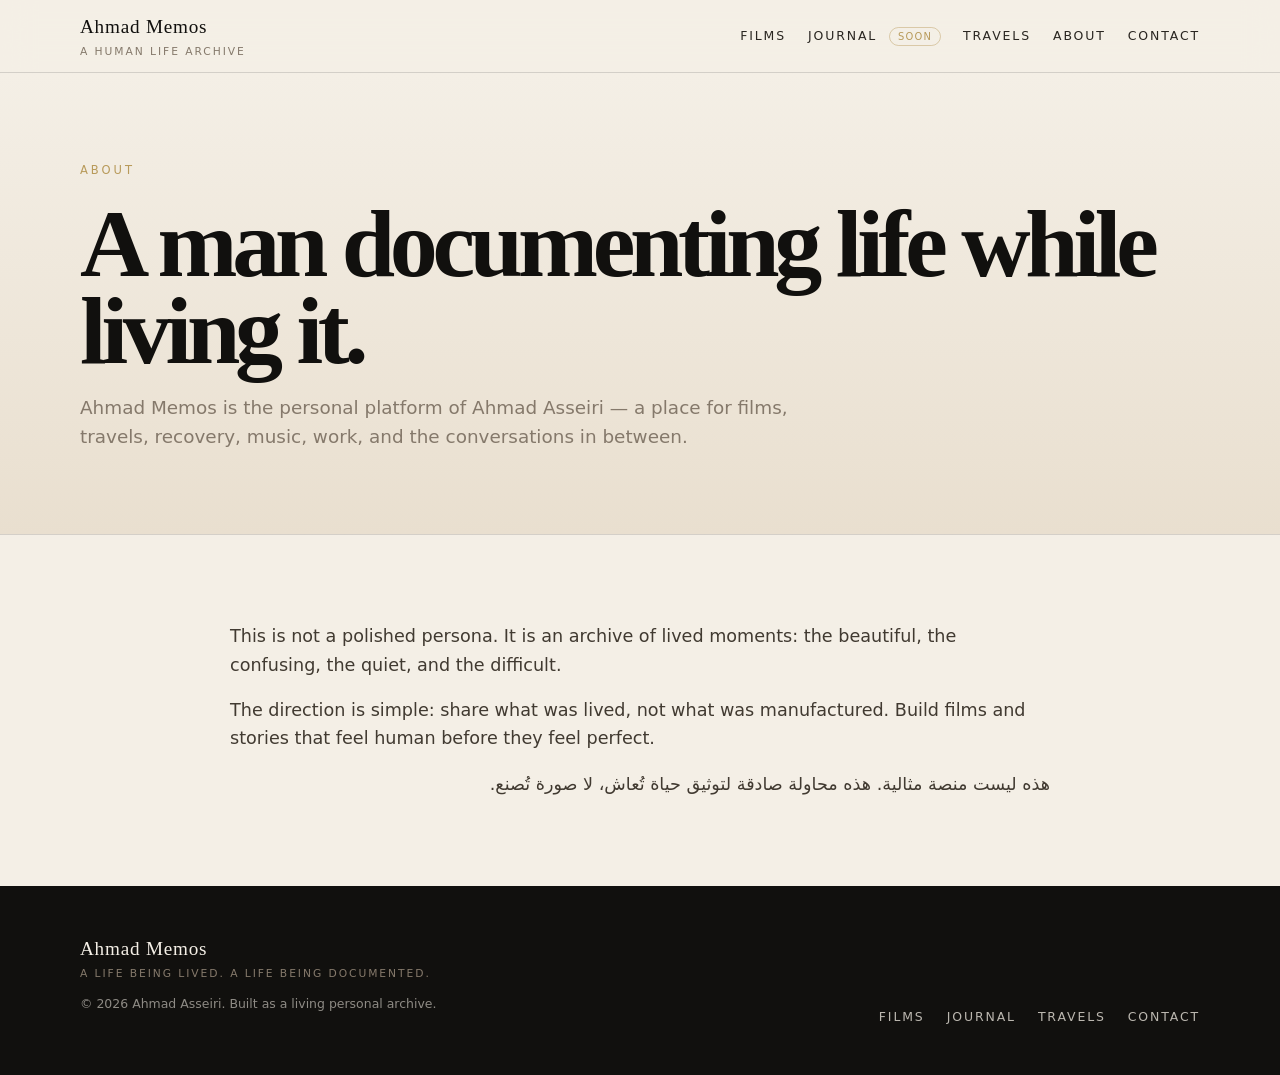
==== about/index.html @ a17fe39a "Add files via upload" ====
<!doctype html>
<html lang="en">
<head>
<meta charset="utf-8">
<meta name="viewport" content="width=device-width, initial-scale=1">
<title>About — Ahmad Memos</title>
<meta name="description" content="About Ahmad Memos and Ahmad Asseiri: a personal documentary platform and human life archive.">
<link rel="canonical" href="https://ahmadmemos.com/about/">
<meta property="og:type" content="website">
<meta property="og:title" content="About — Ahmad Memos">
<meta property="og:description" content="About Ahmad Memos and Ahmad Asseiri: a personal documentary platform and human life archive.">
<meta property="og:url" content="https://ahmadmemos.com/about/">
<meta property="og:image" content="https://ahmadmemos.com/assets/images/og-image.jpg">
<meta name="twitter:card" content="summary_large_image">
<link rel="icon" href="/favicon.ico">
<link rel="apple-touch-icon" href="/apple-touch-icon.png">
<link rel="manifest" href="/site.webmanifest">
<link rel="stylesheet" href="/assets/css/styles.css">

</head>
<body><nav class="nav"><div class="wrap nav-inner"><a class="brand" href="/">Ahmad Memos<span>A Human Life Archive</span></a><div class="links"><a href="/films/">Films</a><a href="/journal/">Journal <span class="badge">Soon</span></a><a href="/travels/">Travels</a><a href="/about/">About</a><a href="/contact/">Contact</a></div><div class="menu-note">Ahmad Memos</div></div></nav>
<main><section class="page-hero"><div class="wrap"><div class="eyebrow">About</div><h1>A man documenting life while living it.</h1><p>Ahmad Memos is the personal platform of Ahmad Asseiri — a place for films, travels, recovery, music, work, and the conversations in between.</p></div></section><section class="content"><div class="wrap prose"><p>This is not a polished persona. It is an archive of lived moments: the beautiful, the confusing, the quiet, and the difficult.</p><p>The direction is simple: share what was lived, not what was manufactured. Build films and stories that feel human before they feel perfect.</p><p class="ar">هذه ليست منصة مثالية. هذه محاولة صادقة لتوثيق حياة تُعاش، لا صورة تُصنع.</p></div></section></main><footer class="footer"><div class="wrap footer-inner"><div><div class="brand">Ahmad Memos<span>A Life Being Lived. A Life Being Documented.</span></div><p class="small">© 2026 Ahmad Asseiri. Built as a living personal archive.</p></div><div class="links"><a href="/films/">Films</a><a href="/journal/">Journal</a><a href="/travels/">Travels</a><a href="/contact/">Contact</a></div></div></footer></body></html>
---- assets/css/styles.css ----
:root{
  --ink:#11100e;--ink2:#1b1916;--paper:#f4efe6;--paper2:#e9dfcf;--muted:#85796b;--gold:#b89a5a;--line:rgba(17,16,14,.14);--white:#fffaf0;
  --serif: Georgia, 'Times New Roman', serif; --sans: Inter, ui-sans-serif, system-ui, -apple-system, BlinkMacSystemFont, 'Segoe UI', Arial, sans-serif;
}
*{box-sizing:border-box}html{scroll-behavior:smooth}body{margin:0;background:var(--paper);color:var(--ink);font-family:var(--sans);line-height:1.6}a{color:inherit;text-decoration:none}img{max-width:100%;display:block}.ar{direction:rtl;font-family:var(--sans)}
.wrap{width:min(1120px,calc(100% - 40px));margin:auto}.nav{position:sticky;top:0;z-index:10;background:rgba(244,239,230,.88);backdrop-filter:blur(16px);border-bottom:1px solid var(--line)}.nav-inner{height:72px;display:flex;align-items:center;justify-content:space-between}.brand{font-family:var(--serif);font-size:1.2rem;letter-spacing:.04em}.brand span{display:block;font-family:var(--sans);font-size:.67rem;color:var(--muted);letter-spacing:.18em;text-transform:uppercase}.links{display:flex;gap:22px;align-items:center;font-size:.78rem;letter-spacing:.15em;text-transform:uppercase}.links a{color:#2a2621}.badge{border:1px solid rgba(184,154,90,.45);color:var(--gold);padding:3px 8px;border-radius:999px;font-size:.62rem;letter-spacing:.12em;margin-left:6px}.menu-note{display:none;color:var(--muted);font-size:.75rem}
.hero{min-height:calc(100vh - 72px);display:grid;align-items:center;padding:86px 0;background:radial-gradient(circle at 72% 18%,rgba(184,154,90,.17),transparent 30%),linear-gradient(180deg,var(--paper),var(--paper2))}.eyebrow{font-size:.72rem;letter-spacing:.26em;text-transform:uppercase;color:var(--gold);margin-bottom:22px}.hero h1{font-family:var(--serif);font-size:clamp(3rem,9vw,7.6rem);line-height:.88;letter-spacing:-.06em;margin:0;max-width:940px;font-weight:400}.hero .sub{margin-top:28px;font-size:clamp(1.05rem,2vw,1.45rem);max-width:700px;color:#413a31}.hero .arabic-line{font-size:clamp(1.1rem,2.1vw,1.55rem);margin-top:12px;color:#4a3f35}.cta{display:flex;gap:14px;flex-wrap:wrap;margin-top:34px}.btn{border:1px solid var(--ink);padding:13px 18px;border-radius:999px;font-size:.78rem;letter-spacing:.16em;text-transform:uppercase}.btn.primary{background:var(--ink);color:var(--paper)}
.section{padding:92px 0;border-top:1px solid var(--line)}.section.dark{background:var(--ink);color:var(--paper);border-color:rgba(244,239,230,.14)}.section h2{font-family:var(--serif);font-size:clamp(2.1rem,5vw,4.4rem);line-height:.96;letter-spacing:-.04em;margin:0 0 22px}.lede{font-size:1.08rem;color:var(--muted);max-width:760px}.dark .lede{color:rgba(244,239,230,.68)}.grid{display:grid;grid-template-columns:repeat(3,1fr);gap:18px;margin-top:36px}.card{border:1px solid var(--line);background:rgba(255,250,240,.42);padding:26px;min-height:260px;display:flex;flex-direction:column;justify-content:space-between}.dark .card{background:rgba(255,255,255,.04);border-color:rgba(244,239,230,.14)}.kicker{font-size:.68rem;color:var(--gold);letter-spacing:.22em;text-transform:uppercase}.card h3{font-family:var(--serif);font-size:1.72rem;line-height:1.02;margin:14px 0 8px;font-weight:400}.card p{color:var(--muted);margin:0}.dark .card p{color:rgba(244,239,230,.62)}.card .more{margin-top:24px;font-size:.72rem;letter-spacing:.18em;text-transform:uppercase;color:var(--gold)}
.feature{display:grid;grid-template-columns:1.05fr .95fr;gap:38px;align-items:center}.frame{border:1px solid var(--line);padding:10px;background:rgba(255,250,240,.5)}.poster{aspect-ratio:16/10;background:linear-gradient(135deg,#151515,#2c2418);display:flex;align-items:end;padding:28px;color:var(--paper);position:relative;overflow:hidden}.poster:before{content:"";position:absolute;inset:-20%;background:radial-gradient(circle at 70% 35%,rgba(184,154,90,.36),transparent 28%),radial-gradient(circle at 35% 75%,rgba(255,255,255,.12),transparent 22%)}.poster div{position:relative}.poster b{font-family:var(--serif);font-size:clamp(2rem,5vw,4.2rem);line-height:.9;font-weight:400}.poster span{display:block;margin-top:10px;letter-spacing:.2em;text-transform:uppercase;color:var(--gold);font-size:.7rem}.quote{font-family:var(--serif);font-size:clamp(1.8rem,3.5vw,3.4rem);line-height:1.05;letter-spacing:-.03em;color:#2c251d}.dark .quote{color:var(--paper)}.coming{margin-top:34px;border:1px solid rgba(184,154,90,.45);padding:34px;background:linear-gradient(135deg,rgba(184,154,90,.13),rgba(255,255,255,.03))}.coming h3{font-family:var(--serif);font-size:2.6rem;margin:0 0 10px;font-weight:400}.list{margin-top:22px;display:grid;gap:10px}.list div{display:flex;justify-content:space-between;border-bottom:1px solid rgba(184,154,90,.25);padding-bottom:10px;color:rgba(244,239,230,.76)}
.page-hero{padding:88px 0 64px;background:linear-gradient(180deg,var(--paper),var(--paper2));border-bottom:1px solid var(--line)}.page-hero h1{font-family:var(--serif);font-size:clamp(3rem,8vw,6rem);line-height:.9;letter-spacing:-.055em;margin:0}.page-hero p{font-size:1.15rem;color:var(--muted);max-width:760px}.content{padding:70px 0}.prose{max-width:820px}.prose p{font-size:1.1rem;color:#413a31}.meta{display:flex;gap:12px;flex-wrap:wrap;margin-top:22px}.pill{border:1px solid var(--line);border-radius:999px;padding:8px 12px;font-size:.72rem;letter-spacing:.13em;text-transform:uppercase;color:var(--muted)}
.footer{padding:48px 0;background:var(--ink);color:var(--paper)}.footer-inner{display:flex;justify-content:space-between;gap:24px;align-items:flex-end}.footer a{color:rgba(244,239,230,.75)}.small{font-size:.78rem;color:rgba(244,239,230,.55)}
@media(max-width:820px){.links{display:none}.menu-note{display:block}.grid,.feature{grid-template-columns:1fr}.hero{min-height:auto}.footer-inner{display:block}.footer .links{display:flex;flex-wrap:wrap;margin-top:22px}.card{min-height:220px}}
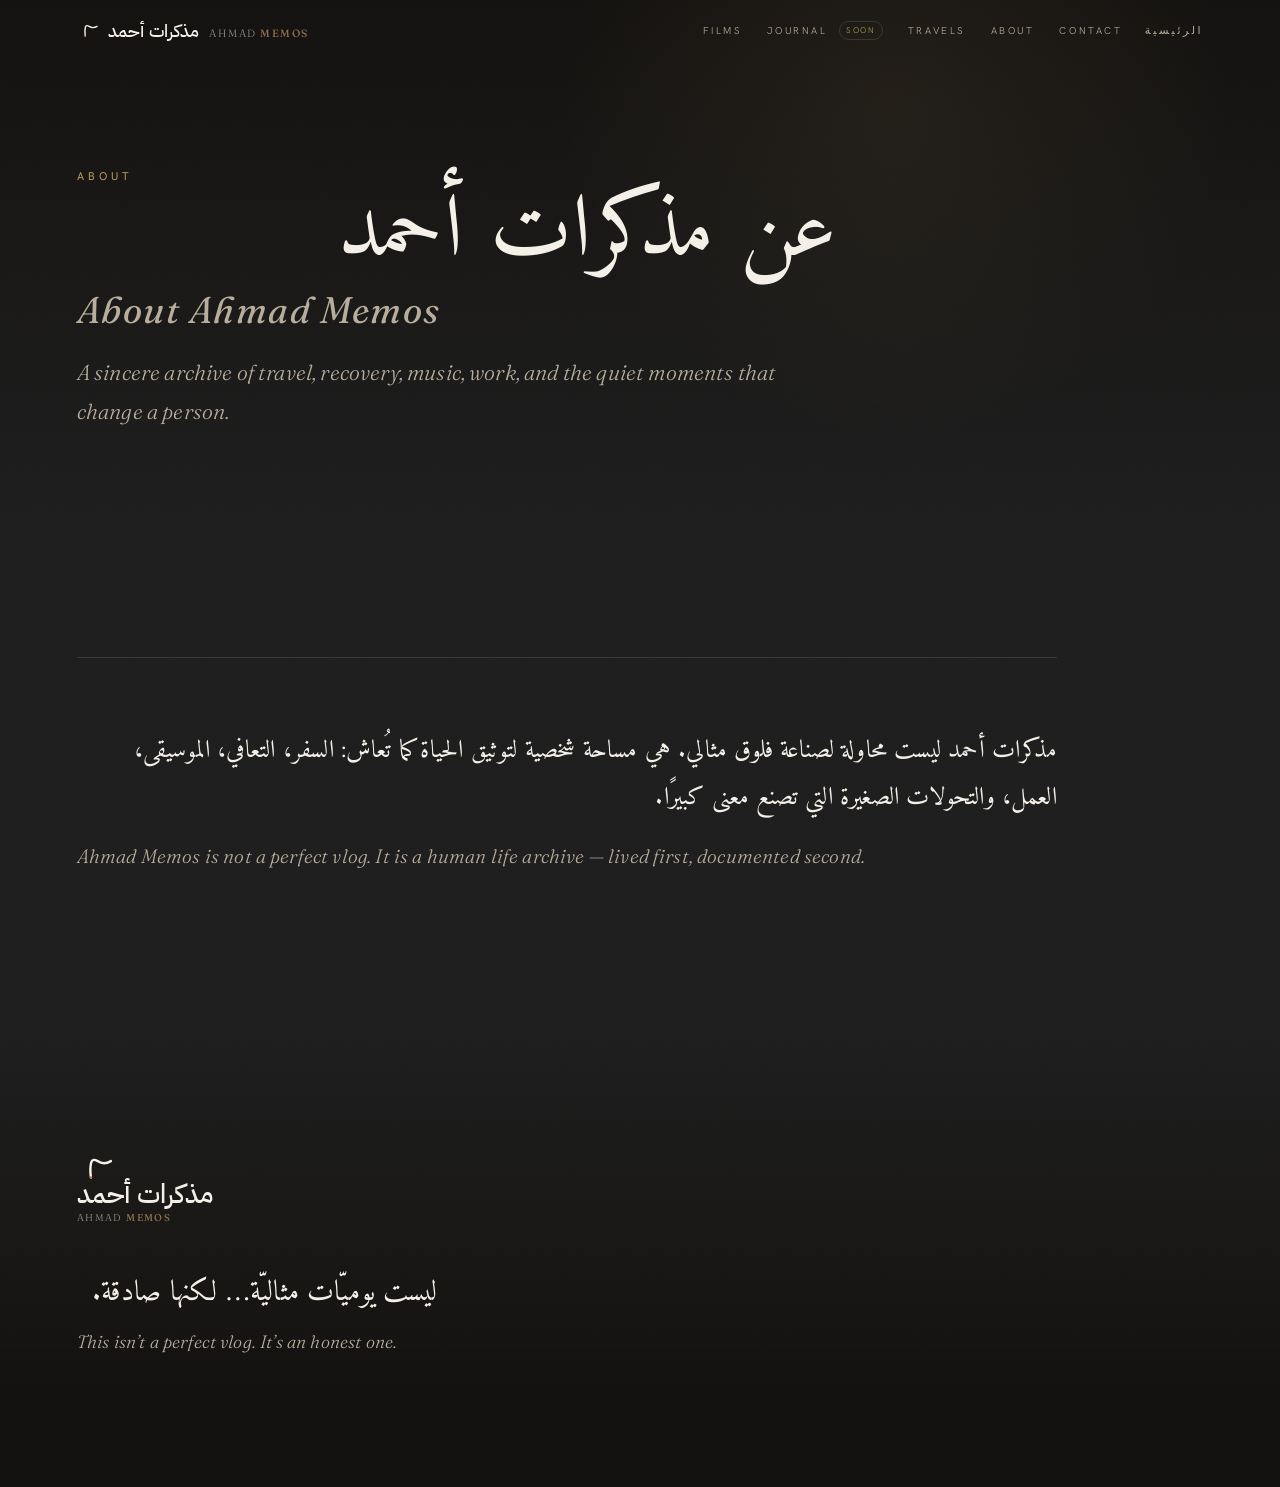
==== commit 70776d9b: "Add files via upload" ====
--- a/about/index.html
+++ b/about/index.html
@@ -1,22 +1,429 @@
-<!doctype html>
-<html lang="en">
+<!DOCTYPE html>
+<html lang="ar" class="no-js">
 <head>
-<meta charset="utf-8">
-<meta name="viewport" content="width=device-width, initial-scale=1">
-<title>About — Ahmad Memos</title>
-<meta name="description" content="About Ahmad Memos and Ahmad Asseiri: a personal documentary platform and human life archive.">
+<meta charset="UTF-8" />
+<meta name="viewport" content="width=device-width, initial-scale=1.0" />
+<title>عن مذكرات أحمد | About — Ahmad Memos</title>
+<meta name="description" content="About Ahmad Memos, a human life archive by Ahmad Asseiri.">
+<meta name="robots" content="index, follow">
 <link rel="canonical" href="https://ahmadmemos.com/about/">
+<meta name="theme-color" content="#1E1E1E">
 <meta property="og:type" content="website">
-<meta property="og:title" content="About — Ahmad Memos">
-<meta property="og:description" content="About Ahmad Memos and Ahmad Asseiri: a personal documentary platform and human life archive.">
+<meta property="og:site_name" content="مذكرات أحمد | Ahmad Memos">
+<meta property="og:title" content="عن مذكرات أحمد | About — Ahmad Memos">
+<meta property="og:description" content="About Ahmad Memos, a human life archive by Ahmad Asseiri.">
 <meta property="og:url" content="https://ahmadmemos.com/about/">
-<meta property="og:image" content="https://ahmadmemos.com/assets/images/og-image.jpg">
+<meta property="og:image" content="https://ahmadmemos.com/og-image.jpg">
 <meta name="twitter:card" content="summary_large_image">
-<link rel="icon" href="/favicon.ico">
-<link rel="apple-touch-icon" href="/apple-touch-icon.png">
+<meta name="twitter:title" content="عن مذكرات أحمد | About — Ahmad Memos">
+<meta name="twitter:description" content="About Ahmad Memos, a human life archive by Ahmad Asseiri.">
+<meta name="twitter:image" content="https://ahmadmemos.com/og-image.jpg">
+<script>document.documentElement.className="js";</script>
+<!-- Fallback faces load client-side. Licensed 29LT Zarid Serif & 29LT Bukra take over once placed in ./fonts/ -->
+<link rel="icon" type="image/png" sizes="32x32" href="/favicon-32x32.png">
+<link rel="icon" type="image/png" sizes="16x16" href="/favicon-16x16.png">
+<link rel="apple-touch-icon" sizes="180x180" href="/apple-touch-icon.png">
 <link rel="manifest" href="/site.webmanifest">
-<link rel="stylesheet" href="/assets/css/styles.css">
-
+<link rel="preconnect" href="https://fonts.googleapis.com" />
+<link rel="preconnect" href="https://fonts.gstatic.com" crossorigin />
+<link href="https://fonts.googleapis.com/css2?family=Amiri:ital,wght@0,400;0,700;1,400&family=Fraunces:ital,opsz,wght@0,9..144,300..600;1,9..144,300..500&family=Hanken+Grotesk:wght@300;400;500;600&family=IBM+Plex+Mono:wght@400;500&family=IBM+Plex+Sans+Arabic:wght@300;400;500;600&display=swap" rel="stylesheet" />
+<style>
+/* =========================================================================
+   مذكرات أحمد · AHMAD MEMOS
+   The first page of a journal, after the film ends.
+   IMAGE SLOTS — replace the placeholder src values with the real files:
+     · Hero      → portrait.jpg        (strongest cinematic portrait)
+     · Note      → portrait-note.jpg   (a natural, quieter portrait)
+     · Frame     → travel.jpg          (one lifestyle / travel frame)
+     · Logo      → logo.svg            (the approved logo — replaces wordmark)
+   No invented film artwork anywhere. The button alone carries "Second Chance".
+   ========================================================================= */
+
+:root{
+  /* Brand palette — IDENTITY VOL.03 */
+  --ink:#1E1E1E; --ink-deep:#141210; --ink-2:#2A241E;
+  --bone:#F4F0E8; --bone-dim:#B8AD9B; --bone-faint:rgba(244,240,232,.55);
+  --brass:#B89A5A; --brass-soft:rgba(184,154,90,.16); --glow:rgba(184,154,90,.08);
+  --leather:#8B6B4A; --forest:#445248;
+  --hairline:rgba(244,240,232,.12); --hairline-2:rgba(244,240,232,.055);
+
+  /* Type — the five OFL faces */
+  --font-display:'Fraunces',Georgia,serif;
+  --font-body:'Hanken Grotesk',system-ui,sans-serif;
+  --font-ar:'Amiri',serif;
+  --font-ar-body:'IBM Plex Sans Arabic',sans-serif;
+  --font-mono:'IBM Plex Mono',ui-monospace,monospace;
+
+  --ease:cubic-bezier(.16,1,.3,1); --slow:1.15s;
+  --pad:clamp(1.5rem,6vw,7rem);
+}
+*,*::before,*::after{ box-sizing:border-box; }
+html{ scroll-behavior:smooth; -webkit-text-size-adjust:100%; }
+body{
+  margin:0; background:var(--ink); color:var(--bone);
+  font-family:var(--font-body); font-weight:300; line-height:1.8; letter-spacing:.01em;
+  -webkit-font-smoothing:antialiased; text-rendering:optimizeLegibility; overflow-x:hidden;
+}
+::selection{ background:var(--brass-soft); color:var(--bone); }
+img{ display:block; max-width:100%; }
+a{ color:inherit; text-decoration:none; }
+
+/* a warm documentary grade applied to every photograph on the page */
+.doc-grade{ filter:grayscale(.12) contrast(1.03) brightness(.9) sepia(.14); }
+
+/* soft film grain */
+.grain{
+  position:fixed; inset:-50%; width:200%; height:200%;
+  pointer-events:none; z-index:9000; opacity:.028; mix-blend-mode:overlay;
+  background-image:url("data:image/svg+xml,%3Csvg xmlns='http://www.w3.org/2000/svg' width='160' height='160'%3E%3Cfilter id='n'%3E%3CfeTurbulence type='fractalNoise' baseFrequency='0.85' numOctaves='3' stitchTiles='stitch'/%3E%3C/filter%3E%3Crect width='100%25' height='100%25' filter='url(%23n)'/%3E%3C/svg%3E");
+  animation:grain 8s steps(6) infinite;
+}
+@keyframes grain{0%{transform:translate(0,0)}20%{transform:translate(-6%,3%)}40%{transform:translate(4%,-5%)}60%{transform:translate(-3%,6%)}80%{transform:translate(5%,2%)}100%{transform:translate(0,0)}}
+
+.eyebrow{ font-size:.7rem; font-weight:400; letter-spacing:.36em; text-transform:uppercase; color:var(--brass); }
+
+/* =========================================================================
+   LOGO — slot. Drop ./logo.svg to use the approved logo (replaces wordmark).
+   ========================================================================= */
+.logo{ display:inline-flex; flex-direction:column; align-items:flex-start; gap:.1em; line-height:1; }
+.logo__img{ max-height:var(--logo-h,52px); width:auto; }
+.logo__type{ display:flex; flex-direction:column; align-items:flex-start; gap:.06em; }
+.logo__ar{ font-family:var(--font-ar-body); font-weight:500; color:var(--bone); direction:rtl; }
+.logo__en{ font-family:var(--font-display); font-weight:300; letter-spacing:.14em; color:var(--bone-faint); text-transform:uppercase; }
+
+
+/* approved symbol — "The Balanced Gesture / اللفتة المتّزنة" */
+.logo__sym{ display:inline-flex; align-items:center; color:var(--bone); }
+.logo__sym svg{ height:calc(var(--logo-h,52px) * .62); width:auto; overflow:visible; }
+.logo__en-b{ font-weight:500; color:var(--leather); }
+.note__photo img{ object-position:60% 38%; }
+
+/* =========================================================================
+   NAV
+   ========================================================================= */
+.nav{
+  position:fixed; inset:0 0 auto 0; z-index:100;
+  display:flex; align-items:center; justify-content:space-between;
+  padding:clamp(.9rem,2.2vw,1.3rem) var(--pad);
+  border-bottom:1px solid transparent;
+  transition:background var(--slow) var(--ease), border-color var(--slow) var(--ease);
+}
+.nav.scrolled{ background:rgba(21,16,10,.62); backdrop-filter:blur(14px) saturate(120%); -webkit-backdrop-filter:blur(14px) saturate(120%); border-bottom-color:var(--hairline-2); }
+.nav .logo{ --logo-h:26px; flex-direction:row; align-items:baseline; gap:.6rem; }
+.nav .logo__type{ flex-direction:row; align-items:baseline; gap:.6rem; }
+.nav .logo__ar{ font-size:1.15rem; }
+.nav .logo__en{ font-size:.66rem; }
+.nav__cta{ font-size:.68rem; letter-spacing:.24em; text-transform:uppercase; color:var(--bone-dim); transition:color .5s var(--ease); }
+.nav__cta:hover,.nav__cta:focus-visible{ color:var(--brass); }
+
+/* =========================================================================
+   HERO
+   ========================================================================= */
+.hero{ position:relative; min-height:100svh; display:flex; align-items:flex-end; padding:7rem var(--pad) clamp(3rem,8vh,5.5rem); overflow:hidden; }
+.hero__media{ position:absolute; inset:0; z-index:0; }
+.hero__media img{
+  width:100%; height:100%; object-fit:cover; object-position:70% 32%;
+  transform:scale(1.06); transform-origin:70% 30%;
+  animation:kenburns 30s var(--ease) infinite alternate; will-change:transform;
+}
+@keyframes kenburns{0%{transform:scale(1.06)}100%{transform:scale(1.13) translate(-1.2%,-1.6%)}}
+.hero__media::after{
+  content:""; position:absolute; inset:0;
+  background:
+    linear-gradient(100deg, rgba(21,16,10,.95) 0%, rgba(21,16,10,.66) 40%, rgba(21,16,10,.14) 72%, rgba(21,16,10,0) 100%),
+    linear-gradient(180deg, rgba(21,16,10,0) 32%, rgba(21,16,10,.5) 76%, var(--ink) 100%);
+}
+.hero__inner{ position:relative; z-index:2; max-width:600px; text-align:left; }
+
+.hero .logo{ --logo-h:104px; margin-bottom:clamp(1.8rem,4.5vh,2.6rem); }
+.hero .logo__ar{ font-size:clamp(2.7rem,9vw,5rem); }
+.hero .logo__en{ font-size:clamp(.7rem,1.6vw,.85rem); margin-top:.5em; }
+
+.hero__open{ margin:0 0 clamp(2.2rem,5.5vh,3rem); }
+.hero__open .ar{ display:block; font-family:var(--font-ar); direction:rtl; font-weight:400; font-size:clamp(1.35rem,3.6vw,2rem); line-height:1.6; color:var(--bone); }
+.hero__open .en{ display:block; font-family:var(--font-display); font-style:italic; font-weight:300; font-size:clamp(.95rem,2vw,1.15rem); line-height:1.5; color:var(--bone-dim); margin-top:.8rem; max-width:42ch; }
+
+/* CTAs */
+.actions{ display:flex; flex-wrap:wrap; gap:.85rem; }
+.btn{
+  display:inline-flex; align-items:center; gap:.75rem;
+  font-family:var(--font-body); font-size:.93rem; letter-spacing:.03em;
+  padding:1rem 1.7rem; border-radius:3px; cursor:pointer;
+  border:1px solid var(--hairline); color:var(--bone); background:rgba(241,233,219,.012);
+  transition:border-color .55s var(--ease), background .55s var(--ease), color .55s var(--ease), transform .55s var(--ease);
+}
+.btn em{ font-family:var(--font-display); font-style:italic; }
+.btn__yt{ width:22px; height:22px; flex:none; }
+.btn__yt svg{ width:100%; height:100%; }
+.btn--primary{ border-color:var(--brass); background:var(--brass); color:var(--ink); }
+.btn--primary .btn__yt{ color:var(--ink); }
+.btn--primary:hover,.btn--primary:focus-visible{ transform:translateY(-2px); background:#d8b97c; border-color:#d8b97c; }
+.btn--ghost .btn__yt{ color:#FF4438; }
+.btn--ghost:hover,.btn--ghost:focus-visible{ border-color:var(--brass); background:var(--brass-soft); }
+
+/* =========================================================================
+   SECTION SHELL  (more air)
+   ========================================================================= */
+.wrap{ padding:clamp(6rem,15vh,11rem) var(--pad); }
+.section-label{ display:flex; align-items:baseline; gap:1rem; margin-bottom:clamp(2.6rem,7vh,4rem); }
+.section-label .ar{ font-family:var(--font-ar); direction:rtl; font-size:clamp(1.7rem,4.5vw,2.4rem); font-weight:400; color:var(--bone); }
+.section-label .en{ font-size:.72rem; letter-spacing:.34em; text-transform:uppercase; color:var(--brass); }
+
+/* =========================================================================
+   START HERE — links as notebook entries
+   ========================================================================= */
+.start{ max-width:620px; }
+.link-row{
+  display:flex; align-items:center; gap:1.2rem;
+  padding:clamp(1.3rem,3.6vw,1.7rem) clamp(.3rem,1.5vw,.8rem);
+  border-top:1px solid var(--hairline); position:relative;
+  transition:padding-inline-start .55s var(--ease);
+}
+.start .link-row:last-child{ border-bottom:1px solid var(--hairline); }
+.link-row::before{ content:""; position:absolute; inset:0 auto 0 0; width:0; background:var(--brass-soft); z-index:-1; transition:width .55s var(--ease); }
+.link-row:hover{ padding-inline-start:clamp(.9rem,2.5vw,1.4rem); }
+.link-row:hover::before{ width:100%; }
+.link-row__icon{ width:24px; height:24px; flex:none; color:var(--bone-dim); transition:color .5s var(--ease); margin-top:.15rem; }
+.link-row:hover .link-row__icon{ color:var(--brass); }
+.link-row__icon svg{ width:100%; height:100%; fill:none; stroke:currentColor; stroke-width:1.4; }
+.link-row__text{ flex:1; display:flex; flex-direction:column; gap:.18rem; }
+.link-row__plat{ font-size:.64rem; letter-spacing:.26em; text-transform:uppercase; color:var(--brass); }
+.link-row__ar{ font-family:var(--font-ar); direction:rtl; text-align:right; font-size:clamp(1.05rem,2.8vw,1.3rem); color:var(--bone); line-height:1.4; }
+.link-row__en{ font-size:.8rem; color:var(--bone-dim); font-style:italic; font-family:var(--font-display); }
+.link-row__arrow{ color:var(--bone-dim); flex:none; transition:color .5s var(--ease), transform .5s var(--ease); }
+.link-row:hover .link-row__arrow{ color:var(--brass); transform:translateX(5px); }
+
+/* =========================================================================
+   PERSONAL NOTE — a photo laid beside a letter
+   ========================================================================= */
+.note{ position:relative; }
+.note::before{ content:""; position:absolute; top:-6%; left:-8%; width:62%; height:112%; background:radial-gradient(closest-side, var(--glow), transparent 70%); pointer-events:none; }
+.note__grid{ position:relative; display:grid; grid-template-columns:minmax(0,.82fr) minmax(0,1.18fr); gap:clamp(2.4rem,6vw,5rem); align-items:center; max-width:1080px; }
+.note__photo{ position:relative; }
+.note__photo img{ width:100%; aspect-ratio:4/5; object-fit:cover; border-radius:2px; }
+.note__photo figcaption{ margin-top:.9rem; font-size:.66rem; letter-spacing:.22em; text-transform:uppercase; color:var(--bone-dim); }
+.note__body{ }
+.note__ar{ font-family:var(--font-ar); direction:rtl; text-align:right; font-weight:400; font-size:clamp(1.6rem,4.4vw,2.4rem); line-height:1.75; color:var(--bone); margin:0; }
+.note__ar .lead{ color:var(--brass); }
+.note__en{ font-family:var(--font-display); font-style:italic; font-weight:300; font-size:clamp(1.05rem,2.4vw,1.35rem); line-height:1.7; color:var(--bone-dim); margin:clamp(1.6rem,4vh,2.2rem) 0 0; max-width:48ch; }
+.note__sign{ margin-top:clamp(2rem,5vh,2.6rem); font-family:var(--font-ar); direction:rtl; text-align:right; font-size:1.4rem; color:var(--bone); }
+.note__sign .en{ display:block; font-family:var(--font-display); font-style:italic; direction:ltr; text-align:left; font-size:.62em; color:var(--bone-dim); letter-spacing:.05em; margin-top:.3rem; }
+
+/* =========================================================================
+   FRAME — one quiet full-bleed documentary frame (travel / life)
+   ========================================================================= */
+.frame{ position:relative; margin:clamp(1rem,3vh,3rem) 0; overflow:hidden; }
+.frame img{ width:100%; height:clamp(360px,64vh,660px); object-fit:cover; transform:scale(1.04); transform-origin:center; animation:kenburns 34s var(--ease) infinite alternate; }
+.frame::after{ content:""; position:absolute; inset:0; background:radial-gradient(120% 120% at 50% 45%, transparent 55%, rgba(12,8,5,.5) 100%), linear-gradient(180deg, var(--ink), transparent 18%, transparent 82%, var(--ink)); }
+
+
+/* =========================================================================
+   FEATURED FILM — launch highlight
+   ========================================================================= */
+.stream-badge{
+  display:inline-flex; align-items:center; gap:.65rem;
+  font-size:.62rem; letter-spacing:.28em; text-transform:uppercase;
+  color:var(--brass); margin:0 0 1.4rem;
+}
+.stream-badge::before{ content:""; width:32px; height:1px; background:var(--brass); opacity:.75; }
+.featured-film{ position:relative; padding-top:clamp(4.8rem,11vh,8rem); }
+.featured-film::before{
+  content:""; position:absolute; top:0; left:var(--pad); right:var(--pad); height:1px;
+  background:var(--hairline);
+}
+.featured-film__grid{
+  display:grid; grid-template-columns:minmax(0,1.05fr) minmax(0,.95fr);
+  gap:clamp(2rem,5vw,4.5rem); align-items:center; max-width:1120px;
+}
+.featured-film__copy{ max-width:560px; }
+.featured-film__kicker{
+  font-size:.68rem; letter-spacing:.32em; text-transform:uppercase; color:var(--brass); margin:0 0 1rem;
+}
+.featured-film__title{
+  font-family:var(--font-ar); direction:rtl; text-align:right; font-weight:400;
+  font-size:clamp(2rem,5.2vw,3.5rem); line-height:1.2; color:var(--bone); margin:0;
+}
+.featured-film__title .en{
+  display:block; direction:ltr; text-align:left; font-family:var(--font-display);
+  font-size:.46em; letter-spacing:.08em; color:var(--bone-dim); margin-top:.3rem;
+}
+.featured-film__desc{
+  font-family:var(--font-display); font-style:italic; font-weight:300;
+  font-size:clamp(1rem,2vw,1.25rem); line-height:1.65; color:var(--bone-dim);
+  margin:1.4rem 0 0; max-width:38ch;
+}
+.featured-film__actions{ margin-top:1.8rem; }
+.featured-film__art{
+  display:block; position:relative; border:1px solid var(--hairline); border-radius:4px;
+  overflow:hidden; background:var(--ink-deep); box-shadow:0 28px 70px rgba(0,0,0,.28);
+  transition:transform .7s var(--ease), border-color .7s var(--ease);
+}
+.featured-film__art:hover,.featured-film__art:focus-visible{ transform:translateY(-3px); border-color:var(--brass); }
+.featured-film__art img{ width:100%; aspect-ratio:16/9; object-fit:cover; }
+.featured-film__art::after{ content:""; position:absolute; inset:0; box-shadow:inset 0 0 0 1px rgba(201,168,106,.08); pointer-events:none; }
+@media (max-width:860px){
+  .featured-film__grid{ grid-template-columns:1fr; }
+  .featured-film__copy{ order:2; }
+  .featured-film__art{ order:1; }
+}
+
+/* =========================================================================
+   CONTACT
+   ========================================================================= */
+.contact{ max-width:620px; }
+.contact__value{ font-family:var(--font-display); font-weight:300; font-size:clamp(1.5rem,4.6vw,2.3rem); display:inline-block; position:relative; letter-spacing:.01em; margin-top:.4rem; }
+.contact__value::after{ content:""; position:absolute; left:0; bottom:-4px; height:1px; width:0; background:var(--brass); transition:width .5s var(--ease); }
+.contact__value:hover::after,.contact__value:focus-visible::after{ width:100%; }
+.contact__note{ font-family:var(--font-ar); direction:rtl; text-align:right; font-size:clamp(1.1rem,2.8vw,1.35rem); color:var(--bone-dim); margin:1.3rem 0 0; }
+.contact__note .en{ display:block; direction:ltr; text-align:left; font-family:var(--font-display); font-style:italic; font-size:.78em; margin-top:.4rem; }
+
+/* =========================================================================
+   FOOTER
+   ========================================================================= */
+.footer{ padding:clamp(5rem,13vh,8rem) var(--pad) clamp(2.4rem,6vh,3.5rem); background:linear-gradient(180deg,var(--ink) 0%,var(--ink-deep) 78%); }
+.footer .logo{ --logo-h:44px; margin-bottom:clamp(2.2rem,6vh,3rem); }
+.footer .logo__ar{ font-size:1.7rem; }
+.footer .logo__en{ font-size:.62rem; margin-top:.4em; }
+.footer__quote{ font-family:var(--font-ar); direction:rtl; text-align:right; font-size:clamp(1.3rem,3.4vw,1.8rem); line-height:1.6; margin:0; max-width:24ch; color:var(--bone); }
+.footer__quote .en{ display:block; direction:ltr; text-align:left; font-family:var(--font-display); font-style:italic; font-size:.62em; color:var(--bone-dim); margin-top:.7rem; }
+.footer__meta{ margin-top:clamp(2.6rem,7vh,3.6rem); font-size:.66rem; letter-spacing:.2em; text-transform:uppercase; color:var(--bone-dim); }
+
+/* =========================================================================
+   REVEAL + a11y + responsive + reduced motion
+   ========================================================================= */
+.js [data-reveal]{ opacity:0; transform:translateY(22px); transition:opacity var(--slow) var(--ease), transform var(--slow) var(--ease); }
+[data-reveal].in{ opacity:1; transform:none; }
+[data-reveal][data-delay="1"]{ transition-delay:.12s; }
+[data-reveal][data-delay="2"]{ transition-delay:.24s; }
+:focus-visible{ outline:1px solid var(--brass); outline-offset:4px; border-radius:2px; }
+
+@media (max-width:760px){
+  .nav .logo__en{ display:none; }
+  .hero__media img{ object-position:62% 18%; }
+  .hero__media::after{ background:linear-gradient(180deg, rgba(21,16,10,.2) 0%, rgba(21,16,10,.35) 42%, rgba(21,16,10,.82) 74%, var(--ink) 100%); }
+  .actions{ width:100%; }
+  .btn{ flex:1 1 auto; justify-content:center; }
+  .note__grid{ grid-template-columns:1fr; gap:clamp(1.8rem,6vw,2.6rem); }
+  .note__photo img{ aspect-ratio:5/4; }
+}
+@media (prefers-reduced-motion: reduce){
+  *{ animation:none !important; transition:none !important; }
+  [data-reveal]{ opacity:1 !important; transform:none !important; }
+  .hero__media img,.frame img{ transform:scale(1.02); }
+}
+
+/* =========================================================================
+   ARCHIVE NAVIGATION EXTENSIONS — same Ahmad Memos identity
+   ========================================================================= */
+.nav__links{display:flex;align-items:center;gap:clamp(.85rem,2vw,1.55rem);margin-inline-start:auto;margin-inline-end:1.4rem;}
+.nav__link{font-size:.62rem;letter-spacing:.26em;text-transform:uppercase;color:var(--bone-dim);transition:color .5s var(--ease);white-space:nowrap;}
+.nav__link:hover,.nav__link:focus-visible{color:var(--brass);}
+.nav__pill{font-size:.52rem;letter-spacing:.18em;color:var(--brass);border:1px solid var(--hairline);border-radius:99px;padding:.18rem .42rem;margin-inline-start:.35rem;vertical-align:middle;}
+.archive-rooms{position:relative;padding-top:clamp(4.8rem,11vh,8rem);}
+.archive-rooms::before{content:"";position:absolute;top:0;left:var(--pad);right:var(--pad);height:1px;background:var(--hairline);}
+.rooms-grid{display:grid;grid-template-columns:repeat(3,minmax(0,1fr));gap:1rem;max-width:1120px;}
+.room-card{min-height:250px;border:1px solid var(--hairline);background:linear-gradient(180deg,rgba(241,233,219,.035),rgba(241,233,219,.012));padding:clamp(1.35rem,3vw,2rem);display:flex;flex-direction:column;justify-content:space-between;transition:border-color .55s var(--ease),transform .55s var(--ease),background .55s var(--ease);position:relative;overflow:hidden;}
+.room-card::before{content:"";position:absolute;inset:-20% -30% auto auto;width:70%;height:70%;background:radial-gradient(closest-side,var(--glow),transparent 72%);opacity:.9;pointer-events:none;}
+.room-card:hover,.room-card:focus-visible{border-color:var(--brass);transform:translateY(-3px);background:linear-gradient(180deg,rgba(201,168,106,.08),rgba(241,233,219,.012));}
+.room-card__kicker{font-size:.6rem;letter-spacing:.28em;text-transform:uppercase;color:var(--brass);margin:0 0 1rem;}
+.room-card__title{font-family:var(--font-ar);direction:rtl;text-align:right;font-size:clamp(1.35rem,3vw,1.85rem);font-weight:400;line-height:1.45;margin:0;color:var(--bone);}
+.room-card__title .en{display:block;direction:ltr;text-align:left;font-family:var(--font-display);font-size:.56em;font-style:italic;color:var(--bone-dim);margin-top:.4rem;}
+.room-card__text{font-family:var(--font-display);font-style:italic;color:var(--bone-dim);font-size:.98rem;line-height:1.65;margin:1.2rem 0 0;}
+.room-card__arrow{font-size:.7rem;letter-spacing:.24em;text-transform:uppercase;color:var(--brass);margin-top:2rem;}
+@media(max-width:920px){.rooms-grid{grid-template-columns:1fr}.nav__links{gap:.7rem}.nav__link{font-size:.54rem;letter-spacing:.18em}.nav__cta{display:none}}
+@media(max-width:680px){.nav__links{display:none}.rooms-grid{grid-template-columns:1fr}}
+.page-hero{min-height:58vh;display:flex;align-items:end;padding:clamp(7rem,16vh,10rem) var(--pad) clamp(4rem,10vh,7rem);position:relative;overflow:hidden;}
+.page-hero::before{content:"";position:absolute;inset:0;background:radial-gradient(circle at 70% 20%,var(--glow),transparent 34%),linear-gradient(180deg,var(--ink-deep),var(--ink));}
+.page-hero__inner{position:relative;z-index:2;max-width:760px;}
+.page-title{font-family:var(--font-ar);direction:rtl;text-align:right;font-weight:400;font-size:clamp(2.6rem,9vw,5.5rem);line-height:1.1;margin:0;color:var(--bone);}
+.page-title .en{display:block;direction:ltr;text-align:left;font-family:var(--font-display);font-size:.42em;color:var(--bone-dim);font-style:italic;letter-spacing:.04em;margin-top:.45rem;}
+.page-lede{font-family:var(--font-display);font-style:italic;color:var(--bone-dim);font-size:clamp(1.05rem,2.2vw,1.35rem);max-width:56ch;margin:1.5rem 0 0;}
+.page-panel{max-width:980px;border-top:1px solid var(--hairline);padding-top:clamp(2rem,5vh,3.2rem);}
+.page-copy{font-family:var(--font-ar);direction:rtl;text-align:right;font-size:clamp(1.15rem,2.8vw,1.55rem);line-height:1.9;color:var(--bone);}
+.page-copy .en{display:block;direction:ltr;text-align:left;font-family:var(--font-display);font-style:italic;color:var(--bone-dim);font-size:.78em;margin-top:1rem;}
+.archive-list{display:grid;grid-template-columns:1fr;gap:1rem;max-width:920px;}
+.archive-item{border:1px solid var(--hairline);padding:clamp(1.25rem,3vw,2rem);display:grid;grid-template-columns:1fr auto;gap:1.2rem;align-items:center;background:rgba(241,233,219,.014);transition:border-color .5s var(--ease),background .5s var(--ease);}
+.archive-item:hover{border-color:var(--brass);background:var(--brass-soft);}
+.archive-item h2{font-family:var(--font-ar);direction:rtl;text-align:right;font-weight:400;font-size:clamp(1.35rem,3vw,2rem);margin:0;color:var(--bone);}
+.archive-item h2 .en{display:block;direction:ltr;text-align:left;font-family:var(--font-display);font-style:italic;color:var(--bone-dim);font-size:.55em;margin-top:.35rem;}
+.archive-item p{margin:.9rem 0 0;color:var(--bone-dim);font-family:var(--font-display);font-style:italic;line-height:1.65;}
+.archive-item span{font-size:.68rem;letter-spacing:.24em;text-transform:uppercase;color:var(--brass);}
+
+</style>
+<!-- Google Analytics 4 -->
+<script async src="https://www.googletagmanager.com/gtag/js?id=G-X7SE8VPJG7"></script>
+<script>
+  window.dataLayer = window.dataLayer || [];
+  function gtag(){dataLayer.push(arguments);}
+  gtag('js', new Date());
+  gtag('config', 'G-X7SE8VPJG7');
+</script>
 </head>
-<body><nav class="nav"><div class="wrap nav-inner"><a class="brand" href="/">Ahmad Memos<span>A Human Life Archive</span></a><div class="links"><a href="/films/">Films</a><a href="/journal/">Journal <span class="badge">Soon</span></a><a href="/travels/">Travels</a><a href="/about/">About</a><a href="/contact/">Contact</a></div><div class="menu-note">Ahmad Memos</div></div></nav>
-<main><section class="page-hero"><div class="wrap"><div class="eyebrow">About</div><h1>A man documenting life while living it.</h1><p>Ahmad Memos is the personal platform of Ahmad Asseiri — a place for films, travels, recovery, music, work, and the conversations in between.</p></div></section><section class="content"><div class="wrap prose"><p>This is not a polished persona. It is an archive of lived moments: the beautiful, the confusing, the quiet, and the difficult.</p><p>The direction is simple: share what was lived, not what was manufactured. Build films and stories that feel human before they feel perfect.</p><p class="ar">هذه ليست منصة مثالية. هذه محاولة صادقة لتوثيق حياة تُعاش، لا صورة تُصنع.</p></div></section></main><footer class="footer"><div class="wrap footer-inner"><div><div class="brand">Ahmad Memos<span>A Life Being Lived. A Life Being Documented.</span></div><p class="small">© 2026 Ahmad Asseiri. Built as a living personal archive.</p></div><div class="links"><a href="/films/">Films</a><a href="/journal/">Journal</a><a href="/travels/">Travels</a><a href="/contact/">Contact</a></div></div></footer></body></html>+
+<body>
+<div class="grain" aria-hidden="true"></div>
+<nav class="nav" id="nav" aria-label="Primary">
+  <a class="logo" href="/" aria-label="مذكرات أحمد — Ahmad Memos">
+    <span class="logo__sym" aria-hidden="true"><svg viewBox="0 0 120 90"><path d="M46,84 C43,64 44,46 47,34 C50,24 58,24 68,30 C80,38 95,40 112,30" stroke="currentColor" stroke-width="8" stroke-linecap="round" fill="none"/><circle cx="46" cy="84" r="4" fill="#C2694C"/></svg></span>
+    <span class="logo__type">
+      <span class="logo__ar" lang="ar" dir="rtl">مذكرات أحمد</span>
+      <span class="logo__en">AHMAD <span class="logo__en-b">MEMOS</span></span>
+    </span>
+  </a>
+  <div class="nav__links" aria-label="Site sections">
+    <a class="nav__link" href="/films/">Films</a>
+    <a class="nav__link" href="/journal/">Journal <span class="nav__pill">Soon</span></a>
+    <a class="nav__link" href="/travels/">Travels</a>
+    <a class="nav__link" href="/about/">About</a>
+    <a class="nav__link" href="/contact/">Contact</a>
+  </div>
+  <a class="nav__cta" href="/">الرئيسية</a>
+</nav>
+<main id="top">
+  <section class="page-hero">
+    <div class="page-hero__inner" data-reveal>
+      <div class="eyebrow">ABOUT</div>
+      <h1 class="page-title" lang="ar" dir="rtl">عن مذكرات أحمد<span class="en">About Ahmad Memos</span></h1>
+      <p class="page-lede">A sincere archive of travel, recovery, music, work, and the quiet moments that change a person.</p>
+    </div>
+  </section>
+  <section class="wrap" id="start">
+  <div class="page-panel" data-reveal>
+    <p class="page-copy" lang="ar" dir="rtl">مذكرات أحمد ليست محاولة لصناعة فلوق مثالي. هي مساحة شخصية لتوثيق الحياة كما تُعاش: السفر، التعافي، الموسيقى، العمل، والتحولات الصغيرة التي تصنع معنى كبيرًا.
+      <span class="en">Ahmad Memos is not a perfect vlog. It is a human life archive — lived first, documented second.</span>
+    </p>
+  </div>
+</section>
+</main>
+<footer class="footer">
+  <a class="logo" href="/" data-reveal aria-label="مذكرات أحمد — Ahmad Memos">
+    <span class="logo__sym" aria-hidden="true"><svg viewBox="0 0 120 90"><path d="M46,84 C43,64 44,46 47,34 C50,24 58,24 68,30 C80,38 95,40 112,30" stroke="currentColor" stroke-width="8" stroke-linecap="round" fill="none"/><circle cx="46" cy="84" r="4" fill="#C2694C"/></svg></span>
+    <span class="logo__type">
+      <span class="logo__ar" lang="ar" dir="rtl">مذكرات أحمد</span>
+      <span class="logo__en">AHMAD <span class="logo__en-b">MEMOS</span></span>
+    </span>
+  </a>
+  <p class="footer__quote" lang="ar" dir="rtl" data-reveal data-delay="1">
+    ليست يوميّات مثاليّة… لكنها صادقة.
+    <span class="en">This isn’t a perfect vlog. It’s an honest one.</span>
+  </p>
+  <div class="footer__meta" data-reveal data-delay="2">© <span id="year"></span> مذكرات أحمد · Ahmad Memos</div>
+</footer>
+<script>
+(function(){
+  "use strict";
+  var y=document.getElementById("year"); if(y) y.textContent=new Date().getFullYear();
+  var nav=document.getElementById("nav");
+  var onScroll=function(){ if(nav) nav.classList.toggle("scrolled", window.scrollY>40); };
+  onScroll(); window.addEventListener("scroll", onScroll, {passive:true});
+  if(!window.matchMedia("(prefers-reduced-motion: reduce)").matches){
+    var els=[].slice.call(document.querySelectorAll("[data-reveal]"));
+    var io=new IntersectionObserver(function(entries){entries.forEach(function(entry){if(entry.isIntersecting){entry.target.classList.add("in");io.unobserve(entry.target);}});},{threshold:.12,rootMargin:"0px 0px -8% 0px"});
+    els.forEach(function(el){io.observe(el);});
+  } else {
+    document.querySelectorAll("[data-reveal]").forEach(function(el){el.classList.add("in");});
+  }
+})();
+</script>
+</body>
+</html>
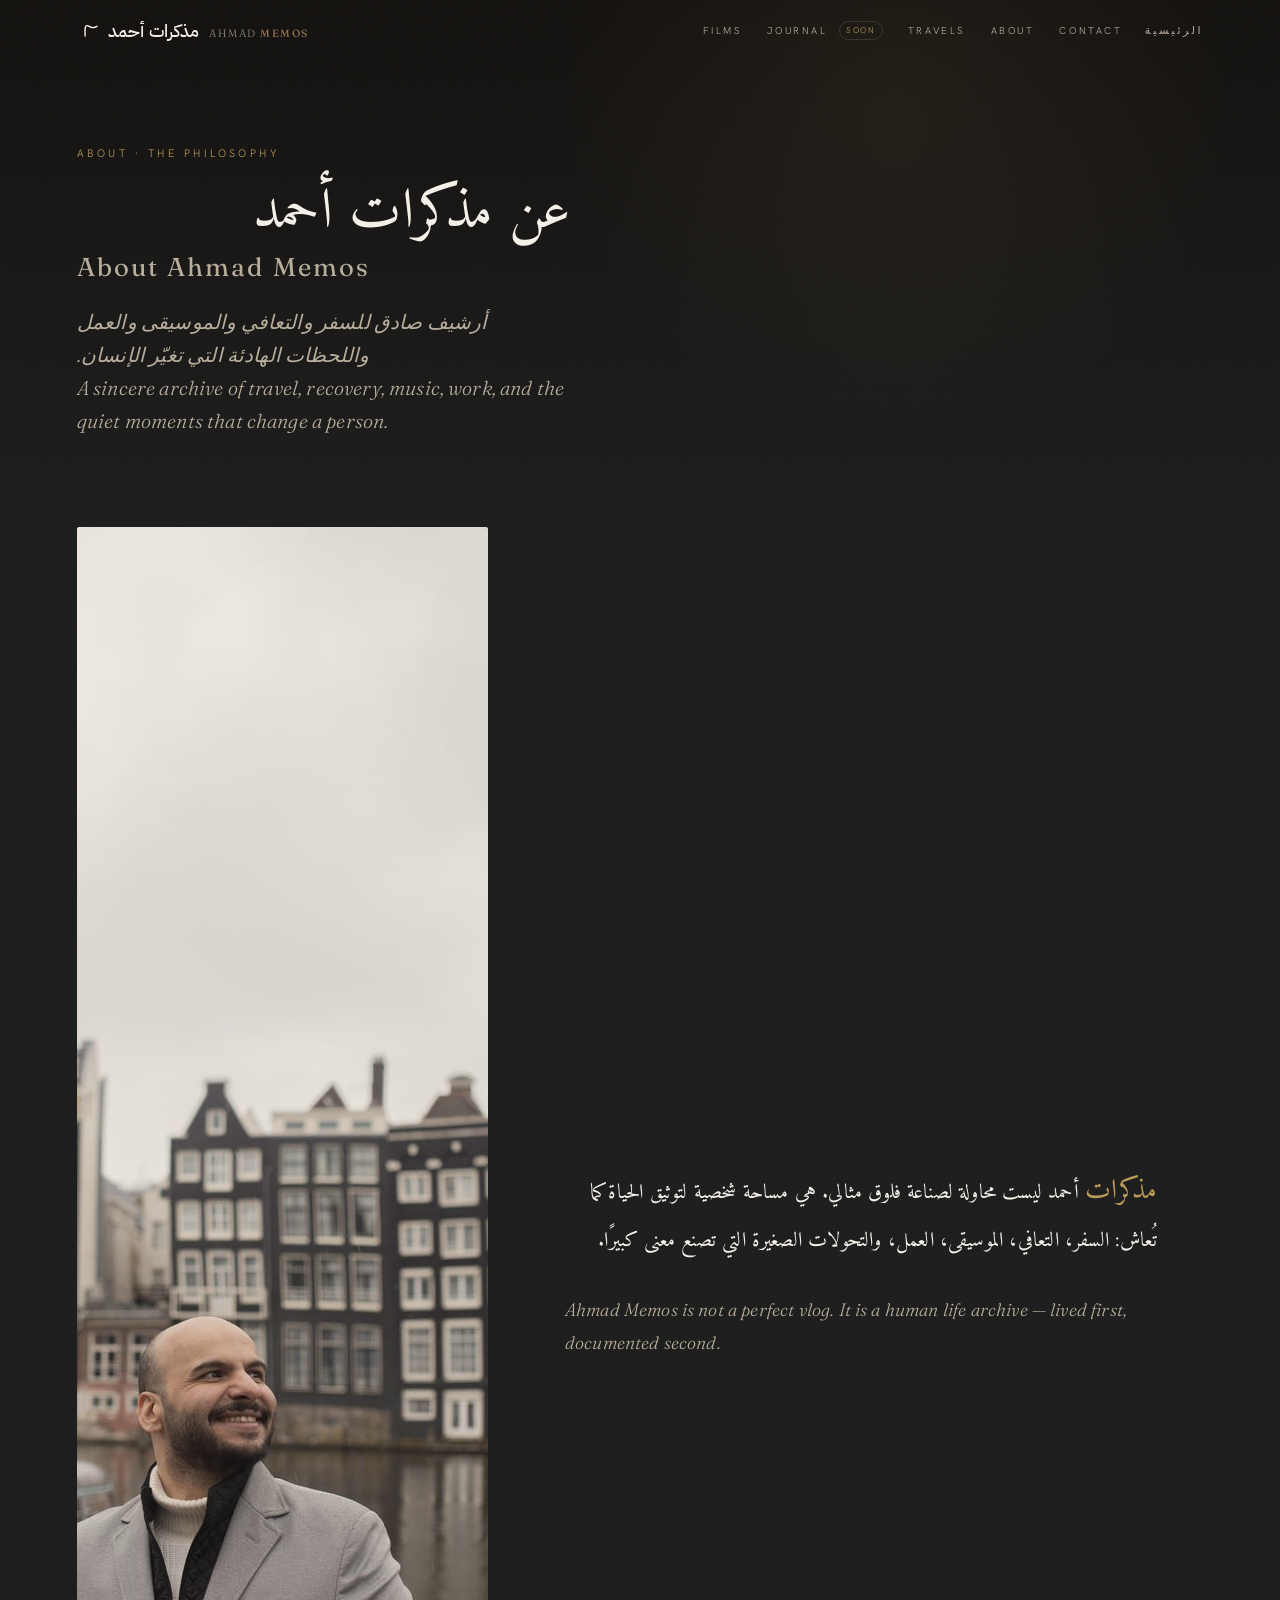
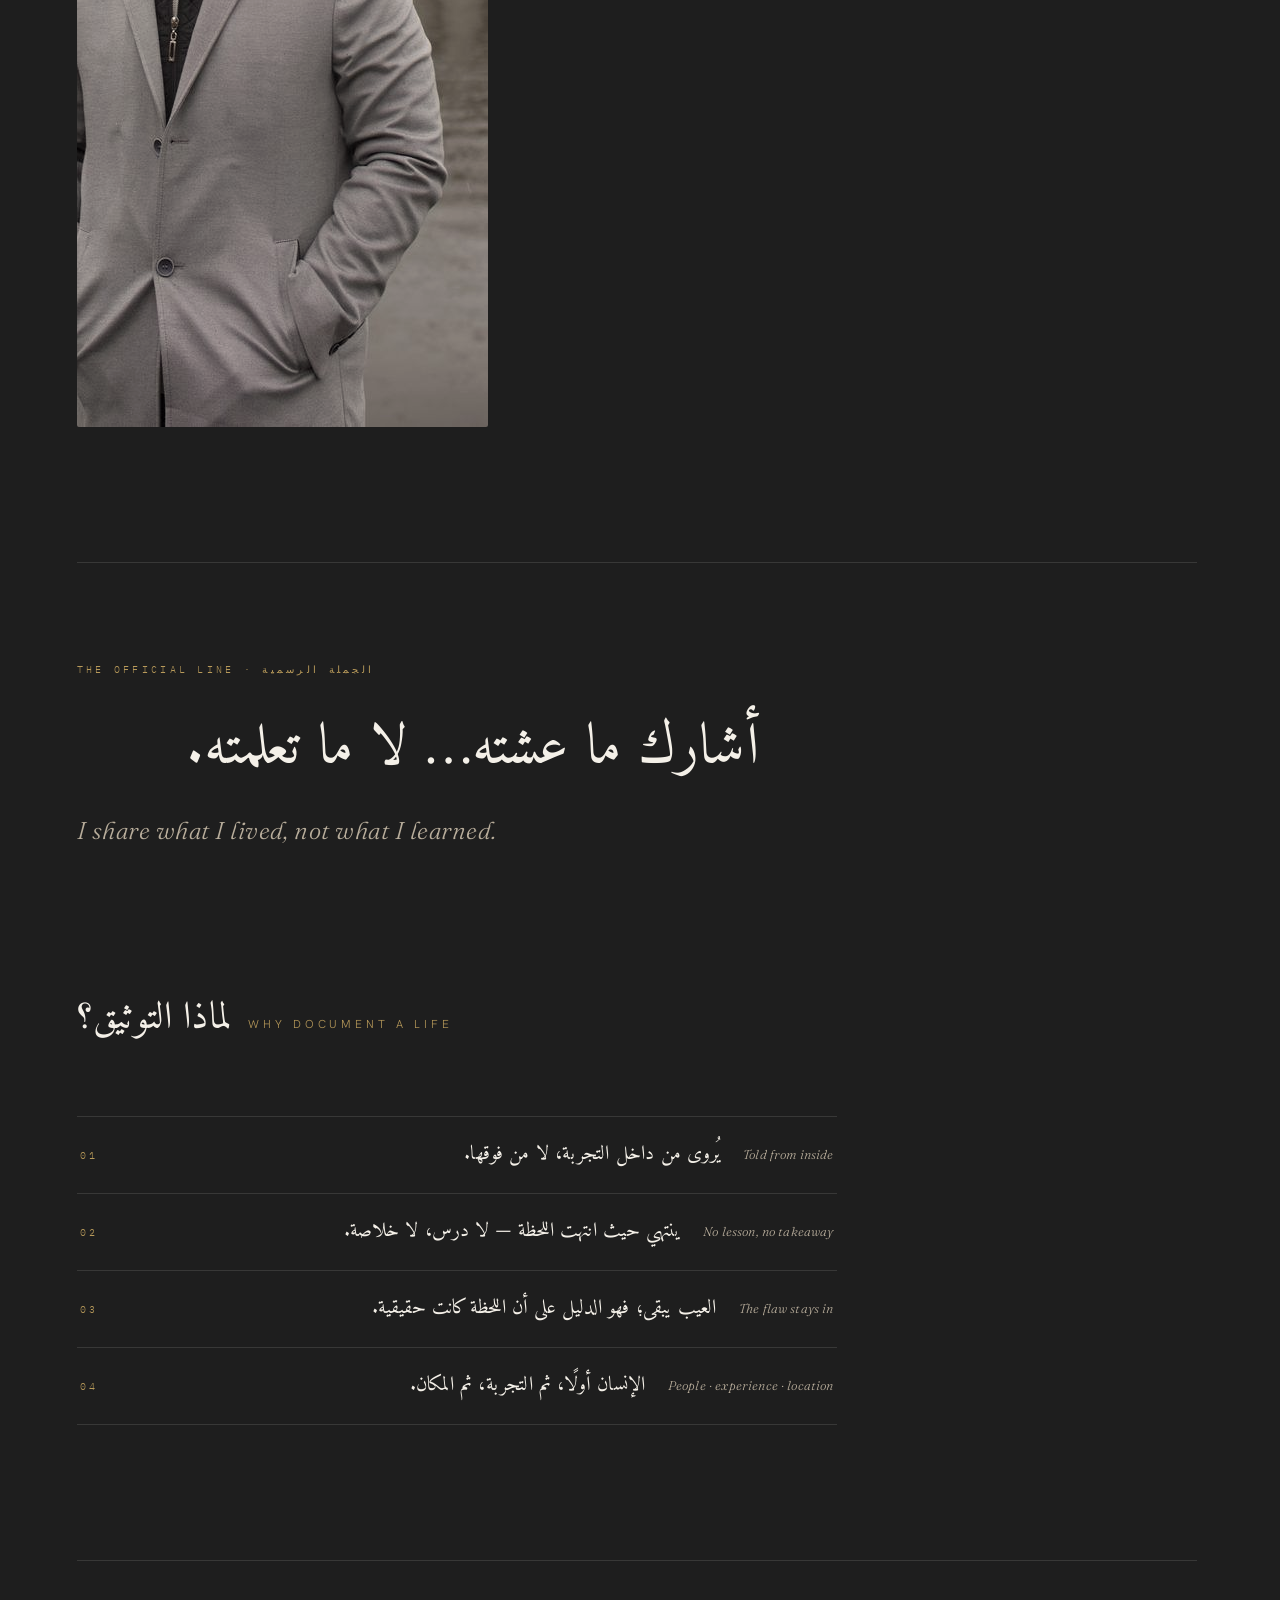
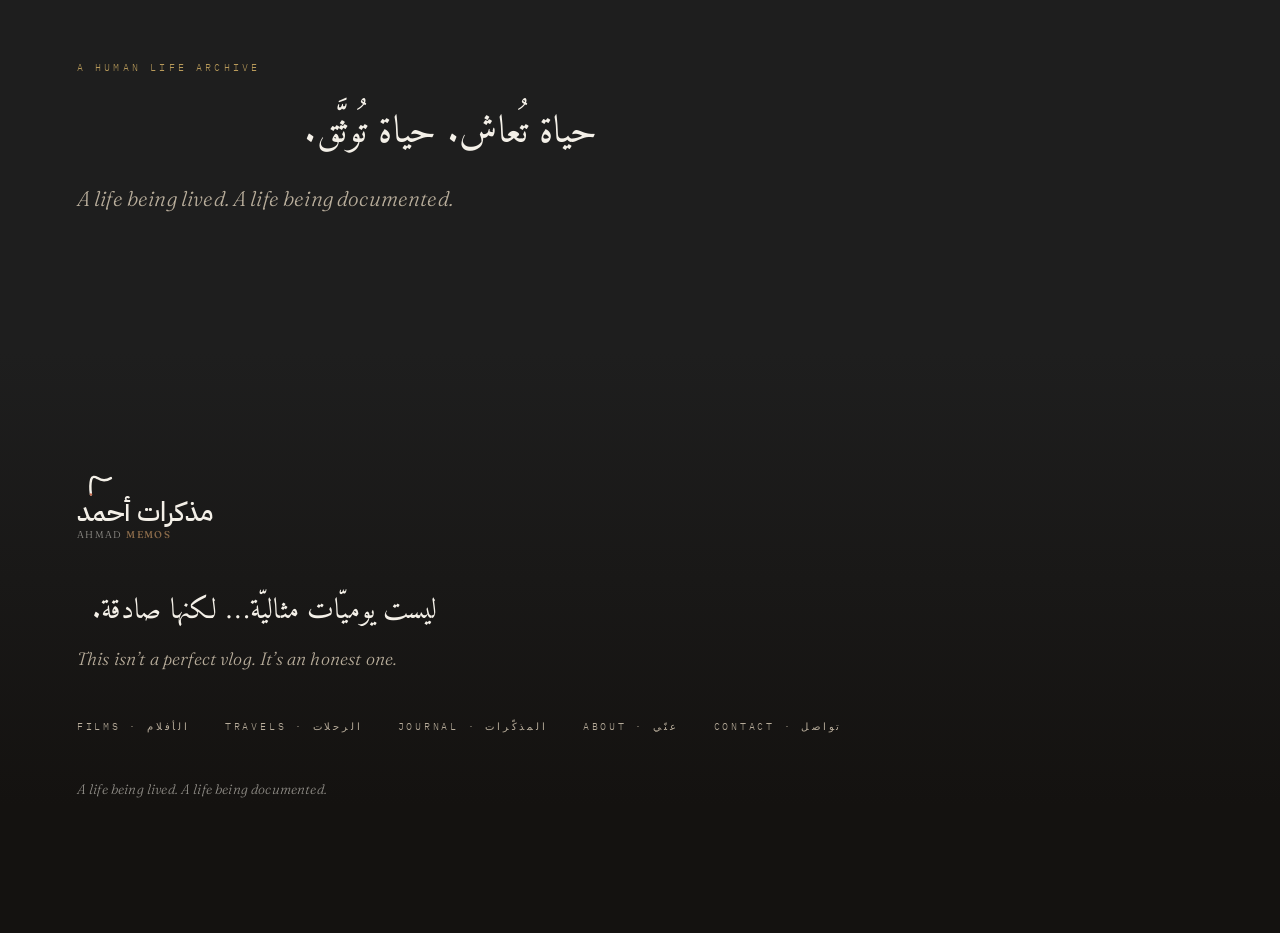
==== commit d8d0320e: "Add files via upload" ====
--- a/about/index.html
+++ b/about/index.html
@@ -20,336 +20,14 @@
 <meta name="twitter:image" content="https://ahmadmemos.com/og-image.jpg">
 <script>document.documentElement.className="js";</script>
 <!-- Fallback faces load client-side. Licensed 29LT Zarid Serif & 29LT Bukra take over once placed in ./fonts/ -->
-<link rel="icon" type="image/png" sizes="32x32" href="/favicon-32x32.png">
-<link rel="icon" type="image/png" sizes="16x16" href="/favicon-16x16.png">
-<link rel="apple-touch-icon" sizes="180x180" href="/apple-touch-icon.png">
-<link rel="manifest" href="/site.webmanifest">
+<link rel="icon" type="image/png" sizes="32x32" href="../favicon-32x32.png">
+<link rel="icon" type="image/png" sizes="16x16" href="../favicon-16x16.png">
+<link rel="apple-touch-icon" sizes="180x180" href="../apple-touch-icon.png">
+<link rel="manifest" href="../site.webmanifest">
 <link rel="preconnect" href="https://fonts.googleapis.com" />
 <link rel="preconnect" href="https://fonts.gstatic.com" crossorigin />
 <link href="https://fonts.googleapis.com/css2?family=Amiri:ital,wght@0,400;0,700;1,400&family=Fraunces:ital,opsz,wght@0,9..144,300..600;1,9..144,300..500&family=Hanken+Grotesk:wght@300;400;500;600&family=IBM+Plex+Mono:wght@400;500&family=IBM+Plex+Sans+Arabic:wght@300;400;500;600&display=swap" rel="stylesheet" />
-<style>
-/* =========================================================================
-   مذكرات أحمد · AHMAD MEMOS
-   The first page of a journal, after the film ends.
-   IMAGE SLOTS — replace the placeholder src values with the real files:
-     · Hero      → portrait.jpg        (strongest cinematic portrait)
-     · Note      → portrait-note.jpg   (a natural, quieter portrait)
-     · Frame     → travel.jpg          (one lifestyle / travel frame)
-     · Logo      → logo.svg            (the approved logo — replaces wordmark)
-   No invented film artwork anywhere. The button alone carries "Second Chance".
-   ========================================================================= */
-
-:root{
-  /* Brand palette — IDENTITY VOL.03 */
-  --ink:#1E1E1E; --ink-deep:#141210; --ink-2:#2A241E;
-  --bone:#F4F0E8; --bone-dim:#B8AD9B; --bone-faint:rgba(244,240,232,.55);
-  --brass:#B89A5A; --brass-soft:rgba(184,154,90,.16); --glow:rgba(184,154,90,.08);
-  --leather:#8B6B4A; --forest:#445248;
-  --hairline:rgba(244,240,232,.12); --hairline-2:rgba(244,240,232,.055);
-
-  /* Type — the five OFL faces */
-  --font-display:'Fraunces',Georgia,serif;
-  --font-body:'Hanken Grotesk',system-ui,sans-serif;
-  --font-ar:'Amiri',serif;
-  --font-ar-body:'IBM Plex Sans Arabic',sans-serif;
-  --font-mono:'IBM Plex Mono',ui-monospace,monospace;
-
-  --ease:cubic-bezier(.16,1,.3,1); --slow:1.15s;
-  --pad:clamp(1.5rem,6vw,7rem);
-}
-*,*::before,*::after{ box-sizing:border-box; }
-html{ scroll-behavior:smooth; -webkit-text-size-adjust:100%; }
-body{
-  margin:0; background:var(--ink); color:var(--bone);
-  font-family:var(--font-body); font-weight:300; line-height:1.8; letter-spacing:.01em;
-  -webkit-font-smoothing:antialiased; text-rendering:optimizeLegibility; overflow-x:hidden;
-}
-::selection{ background:var(--brass-soft); color:var(--bone); }
-img{ display:block; max-width:100%; }
-a{ color:inherit; text-decoration:none; }
-
-/* a warm documentary grade applied to every photograph on the page */
-.doc-grade{ filter:grayscale(.12) contrast(1.03) brightness(.9) sepia(.14); }
-
-/* soft film grain */
-.grain{
-  position:fixed; inset:-50%; width:200%; height:200%;
-  pointer-events:none; z-index:9000; opacity:.028; mix-blend-mode:overlay;
-  background-image:url("data:image/svg+xml,%3Csvg xmlns='http://www.w3.org/2000/svg' width='160' height='160'%3E%3Cfilter id='n'%3E%3CfeTurbulence type='fractalNoise' baseFrequency='0.85' numOctaves='3' stitchTiles='stitch'/%3E%3C/filter%3E%3Crect width='100%25' height='100%25' filter='url(%23n)'/%3E%3C/svg%3E");
-  animation:grain 8s steps(6) infinite;
-}
-@keyframes grain{0%{transform:translate(0,0)}20%{transform:translate(-6%,3%)}40%{transform:translate(4%,-5%)}60%{transform:translate(-3%,6%)}80%{transform:translate(5%,2%)}100%{transform:translate(0,0)}}
-
-.eyebrow{ font-size:.7rem; font-weight:400; letter-spacing:.36em; text-transform:uppercase; color:var(--brass); }
-
-/* =========================================================================
-   LOGO — slot. Drop ./logo.svg to use the approved logo (replaces wordmark).
-   ========================================================================= */
-.logo{ display:inline-flex; flex-direction:column; align-items:flex-start; gap:.1em; line-height:1; }
-.logo__img{ max-height:var(--logo-h,52px); width:auto; }
-.logo__type{ display:flex; flex-direction:column; align-items:flex-start; gap:.06em; }
-.logo__ar{ font-family:var(--font-ar-body); font-weight:500; color:var(--bone); direction:rtl; }
-.logo__en{ font-family:var(--font-display); font-weight:300; letter-spacing:.14em; color:var(--bone-faint); text-transform:uppercase; }
-
-
-/* approved symbol — "The Balanced Gesture / اللفتة المتّزنة" */
-.logo__sym{ display:inline-flex; align-items:center; color:var(--bone); }
-.logo__sym svg{ height:calc(var(--logo-h,52px) * .62); width:auto; overflow:visible; }
-.logo__en-b{ font-weight:500; color:var(--leather); }
-.note__photo img{ object-position:60% 38%; }
-
-/* =========================================================================
-   NAV
-   ========================================================================= */
-.nav{
-  position:fixed; inset:0 0 auto 0; z-index:100;
-  display:flex; align-items:center; justify-content:space-between;
-  padding:clamp(.9rem,2.2vw,1.3rem) var(--pad);
-  border-bottom:1px solid transparent;
-  transition:background var(--slow) var(--ease), border-color var(--slow) var(--ease);
-}
-.nav.scrolled{ background:rgba(21,16,10,.62); backdrop-filter:blur(14px) saturate(120%); -webkit-backdrop-filter:blur(14px) saturate(120%); border-bottom-color:var(--hairline-2); }
-.nav .logo{ --logo-h:26px; flex-direction:row; align-items:baseline; gap:.6rem; }
-.nav .logo__type{ flex-direction:row; align-items:baseline; gap:.6rem; }
-.nav .logo__ar{ font-size:1.15rem; }
-.nav .logo__en{ font-size:.66rem; }
-.nav__cta{ font-size:.68rem; letter-spacing:.24em; text-transform:uppercase; color:var(--bone-dim); transition:color .5s var(--ease); }
-.nav__cta:hover,.nav__cta:focus-visible{ color:var(--brass); }
-
-/* =========================================================================
-   HERO
-   ========================================================================= */
-.hero{ position:relative; min-height:100svh; display:flex; align-items:flex-end; padding:7rem var(--pad) clamp(3rem,8vh,5.5rem); overflow:hidden; }
-.hero__media{ position:absolute; inset:0; z-index:0; }
-.hero__media img{
-  width:100%; height:100%; object-fit:cover; object-position:70% 32%;
-  transform:scale(1.06); transform-origin:70% 30%;
-  animation:kenburns 30s var(--ease) infinite alternate; will-change:transform;
-}
-@keyframes kenburns{0%{transform:scale(1.06)}100%{transform:scale(1.13) translate(-1.2%,-1.6%)}}
-.hero__media::after{
-  content:""; position:absolute; inset:0;
-  background:
-    linear-gradient(100deg, rgba(21,16,10,.95) 0%, rgba(21,16,10,.66) 40%, rgba(21,16,10,.14) 72%, rgba(21,16,10,0) 100%),
-    linear-gradient(180deg, rgba(21,16,10,0) 32%, rgba(21,16,10,.5) 76%, var(--ink) 100%);
-}
-.hero__inner{ position:relative; z-index:2; max-width:600px; text-align:left; }
-
-.hero .logo{ --logo-h:104px; margin-bottom:clamp(1.8rem,4.5vh,2.6rem); }
-.hero .logo__ar{ font-size:clamp(2.7rem,9vw,5rem); }
-.hero .logo__en{ font-size:clamp(.7rem,1.6vw,.85rem); margin-top:.5em; }
-
-.hero__open{ margin:0 0 clamp(2.2rem,5.5vh,3rem); }
-.hero__open .ar{ display:block; font-family:var(--font-ar); direction:rtl; font-weight:400; font-size:clamp(1.35rem,3.6vw,2rem); line-height:1.6; color:var(--bone); }
-.hero__open .en{ display:block; font-family:var(--font-display); font-style:italic; font-weight:300; font-size:clamp(.95rem,2vw,1.15rem); line-height:1.5; color:var(--bone-dim); margin-top:.8rem; max-width:42ch; }
-
-/* CTAs */
-.actions{ display:flex; flex-wrap:wrap; gap:.85rem; }
-.btn{
-  display:inline-flex; align-items:center; gap:.75rem;
-  font-family:var(--font-body); font-size:.93rem; letter-spacing:.03em;
-  padding:1rem 1.7rem; border-radius:3px; cursor:pointer;
-  border:1px solid var(--hairline); color:var(--bone); background:rgba(241,233,219,.012);
-  transition:border-color .55s var(--ease), background .55s var(--ease), color .55s var(--ease), transform .55s var(--ease);
-}
-.btn em{ font-family:var(--font-display); font-style:italic; }
-.btn__yt{ width:22px; height:22px; flex:none; }
-.btn__yt svg{ width:100%; height:100%; }
-.btn--primary{ border-color:var(--brass); background:var(--brass); color:var(--ink); }
-.btn--primary .btn__yt{ color:var(--ink); }
-.btn--primary:hover,.btn--primary:focus-visible{ transform:translateY(-2px); background:#d8b97c; border-color:#d8b97c; }
-.btn--ghost .btn__yt{ color:#FF4438; }
-.btn--ghost:hover,.btn--ghost:focus-visible{ border-color:var(--brass); background:var(--brass-soft); }
-
-/* =========================================================================
-   SECTION SHELL  (more air)
-   ========================================================================= */
-.wrap{ padding:clamp(6rem,15vh,11rem) var(--pad); }
-.section-label{ display:flex; align-items:baseline; gap:1rem; margin-bottom:clamp(2.6rem,7vh,4rem); }
-.section-label .ar{ font-family:var(--font-ar); direction:rtl; font-size:clamp(1.7rem,4.5vw,2.4rem); font-weight:400; color:var(--bone); }
-.section-label .en{ font-size:.72rem; letter-spacing:.34em; text-transform:uppercase; color:var(--brass); }
-
-/* =========================================================================
-   START HERE — links as notebook entries
-   ========================================================================= */
-.start{ max-width:620px; }
-.link-row{
-  display:flex; align-items:center; gap:1.2rem;
-  padding:clamp(1.3rem,3.6vw,1.7rem) clamp(.3rem,1.5vw,.8rem);
-  border-top:1px solid var(--hairline); position:relative;
-  transition:padding-inline-start .55s var(--ease);
-}
-.start .link-row:last-child{ border-bottom:1px solid var(--hairline); }
-.link-row::before{ content:""; position:absolute; inset:0 auto 0 0; width:0; background:var(--brass-soft); z-index:-1; transition:width .55s var(--ease); }
-.link-row:hover{ padding-inline-start:clamp(.9rem,2.5vw,1.4rem); }
-.link-row:hover::before{ width:100%; }
-.link-row__icon{ width:24px; height:24px; flex:none; color:var(--bone-dim); transition:color .5s var(--ease); margin-top:.15rem; }
-.link-row:hover .link-row__icon{ color:var(--brass); }
-.link-row__icon svg{ width:100%; height:100%; fill:none; stroke:currentColor; stroke-width:1.4; }
-.link-row__text{ flex:1; display:flex; flex-direction:column; gap:.18rem; }
-.link-row__plat{ font-size:.64rem; letter-spacing:.26em; text-transform:uppercase; color:var(--brass); }
-.link-row__ar{ font-family:var(--font-ar); direction:rtl; text-align:right; font-size:clamp(1.05rem,2.8vw,1.3rem); color:var(--bone); line-height:1.4; }
-.link-row__en{ font-size:.8rem; color:var(--bone-dim); font-style:italic; font-family:var(--font-display); }
-.link-row__arrow{ color:var(--bone-dim); flex:none; transition:color .5s var(--ease), transform .5s var(--ease); }
-.link-row:hover .link-row__arrow{ color:var(--brass); transform:translateX(5px); }
-
-/* =========================================================================
-   PERSONAL NOTE — a photo laid beside a letter
-   ========================================================================= */
-.note{ position:relative; }
-.note::before{ content:""; position:absolute; top:-6%; left:-8%; width:62%; height:112%; background:radial-gradient(closest-side, var(--glow), transparent 70%); pointer-events:none; }
-.note__grid{ position:relative; display:grid; grid-template-columns:minmax(0,.82fr) minmax(0,1.18fr); gap:clamp(2.4rem,6vw,5rem); align-items:center; max-width:1080px; }
-.note__photo{ position:relative; }
-.note__photo img{ width:100%; aspect-ratio:4/5; object-fit:cover; border-radius:2px; }
-.note__photo figcaption{ margin-top:.9rem; font-size:.66rem; letter-spacing:.22em; text-transform:uppercase; color:var(--bone-dim); }
-.note__body{ }
-.note__ar{ font-family:var(--font-ar); direction:rtl; text-align:right; font-weight:400; font-size:clamp(1.6rem,4.4vw,2.4rem); line-height:1.75; color:var(--bone); margin:0; }
-.note__ar .lead{ color:var(--brass); }
-.note__en{ font-family:var(--font-display); font-style:italic; font-weight:300; font-size:clamp(1.05rem,2.4vw,1.35rem); line-height:1.7; color:var(--bone-dim); margin:clamp(1.6rem,4vh,2.2rem) 0 0; max-width:48ch; }
-.note__sign{ margin-top:clamp(2rem,5vh,2.6rem); font-family:var(--font-ar); direction:rtl; text-align:right; font-size:1.4rem; color:var(--bone); }
-.note__sign .en{ display:block; font-family:var(--font-display); font-style:italic; direction:ltr; text-align:left; font-size:.62em; color:var(--bone-dim); letter-spacing:.05em; margin-top:.3rem; }
-
-/* =========================================================================
-   FRAME — one quiet full-bleed documentary frame (travel / life)
-   ========================================================================= */
-.frame{ position:relative; margin:clamp(1rem,3vh,3rem) 0; overflow:hidden; }
-.frame img{ width:100%; height:clamp(360px,64vh,660px); object-fit:cover; transform:scale(1.04); transform-origin:center; animation:kenburns 34s var(--ease) infinite alternate; }
-.frame::after{ content:""; position:absolute; inset:0; background:radial-gradient(120% 120% at 50% 45%, transparent 55%, rgba(12,8,5,.5) 100%), linear-gradient(180deg, var(--ink), transparent 18%, transparent 82%, var(--ink)); }
-
-
-/* =========================================================================
-   FEATURED FILM — launch highlight
-   ========================================================================= */
-.stream-badge{
-  display:inline-flex; align-items:center; gap:.65rem;
-  font-size:.62rem; letter-spacing:.28em; text-transform:uppercase;
-  color:var(--brass); margin:0 0 1.4rem;
-}
-.stream-badge::before{ content:""; width:32px; height:1px; background:var(--brass); opacity:.75; }
-.featured-film{ position:relative; padding-top:clamp(4.8rem,11vh,8rem); }
-.featured-film::before{
-  content:""; position:absolute; top:0; left:var(--pad); right:var(--pad); height:1px;
-  background:var(--hairline);
-}
-.featured-film__grid{
-  display:grid; grid-template-columns:minmax(0,1.05fr) minmax(0,.95fr);
-  gap:clamp(2rem,5vw,4.5rem); align-items:center; max-width:1120px;
-}
-.featured-film__copy{ max-width:560px; }
-.featured-film__kicker{
-  font-size:.68rem; letter-spacing:.32em; text-transform:uppercase; color:var(--brass); margin:0 0 1rem;
-}
-.featured-film__title{
-  font-family:var(--font-ar); direction:rtl; text-align:right; font-weight:400;
-  font-size:clamp(2rem,5.2vw,3.5rem); line-height:1.2; color:var(--bone); margin:0;
-}
-.featured-film__title .en{
-  display:block; direction:ltr; text-align:left; font-family:var(--font-display);
-  font-size:.46em; letter-spacing:.08em; color:var(--bone-dim); margin-top:.3rem;
-}
-.featured-film__desc{
-  font-family:var(--font-display); font-style:italic; font-weight:300;
-  font-size:clamp(1rem,2vw,1.25rem); line-height:1.65; color:var(--bone-dim);
-  margin:1.4rem 0 0; max-width:38ch;
-}
-.featured-film__actions{ margin-top:1.8rem; }
-.featured-film__art{
-  display:block; position:relative; border:1px solid var(--hairline); border-radius:4px;
-  overflow:hidden; background:var(--ink-deep); box-shadow:0 28px 70px rgba(0,0,0,.28);
-  transition:transform .7s var(--ease), border-color .7s var(--ease);
-}
-.featured-film__art:hover,.featured-film__art:focus-visible{ transform:translateY(-3px); border-color:var(--brass); }
-.featured-film__art img{ width:100%; aspect-ratio:16/9; object-fit:cover; }
-.featured-film__art::after{ content:""; position:absolute; inset:0; box-shadow:inset 0 0 0 1px rgba(201,168,106,.08); pointer-events:none; }
-@media (max-width:860px){
-  .featured-film__grid{ grid-template-columns:1fr; }
-  .featured-film__copy{ order:2; }
-  .featured-film__art{ order:1; }
-}
-
-/* =========================================================================
-   CONTACT
-   ========================================================================= */
-.contact{ max-width:620px; }
-.contact__value{ font-family:var(--font-display); font-weight:300; font-size:clamp(1.5rem,4.6vw,2.3rem); display:inline-block; position:relative; letter-spacing:.01em; margin-top:.4rem; }
-.contact__value::after{ content:""; position:absolute; left:0; bottom:-4px; height:1px; width:0; background:var(--brass); transition:width .5s var(--ease); }
-.contact__value:hover::after,.contact__value:focus-visible::after{ width:100%; }
-.contact__note{ font-family:var(--font-ar); direction:rtl; text-align:right; font-size:clamp(1.1rem,2.8vw,1.35rem); color:var(--bone-dim); margin:1.3rem 0 0; }
-.contact__note .en{ display:block; direction:ltr; text-align:left; font-family:var(--font-display); font-style:italic; font-size:.78em; margin-top:.4rem; }
-
-/* =========================================================================
-   FOOTER
-   ========================================================================= */
-.footer{ padding:clamp(5rem,13vh,8rem) var(--pad) clamp(2.4rem,6vh,3.5rem); background:linear-gradient(180deg,var(--ink) 0%,var(--ink-deep) 78%); }
-.footer .logo{ --logo-h:44px; margin-bottom:clamp(2.2rem,6vh,3rem); }
-.footer .logo__ar{ font-size:1.7rem; }
-.footer .logo__en{ font-size:.62rem; margin-top:.4em; }
-.footer__quote{ font-family:var(--font-ar); direction:rtl; text-align:right; font-size:clamp(1.3rem,3.4vw,1.8rem); line-height:1.6; margin:0; max-width:24ch; color:var(--bone); }
-.footer__quote .en{ display:block; direction:ltr; text-align:left; font-family:var(--font-display); font-style:italic; font-size:.62em; color:var(--bone-dim); margin-top:.7rem; }
-.footer__meta{ margin-top:clamp(2.6rem,7vh,3.6rem); font-size:.66rem; letter-spacing:.2em; text-transform:uppercase; color:var(--bone-dim); }
-
-/* =========================================================================
-   REVEAL + a11y + responsive + reduced motion
-   ========================================================================= */
-.js [data-reveal]{ opacity:0; transform:translateY(22px); transition:opacity var(--slow) var(--ease), transform var(--slow) var(--ease); }
-[data-reveal].in{ opacity:1; transform:none; }
-[data-reveal][data-delay="1"]{ transition-delay:.12s; }
-[data-reveal][data-delay="2"]{ transition-delay:.24s; }
-:focus-visible{ outline:1px solid var(--brass); outline-offset:4px; border-radius:2px; }
-
-@media (max-width:760px){
-  .nav .logo__en{ display:none; }
-  .hero__media img{ object-position:62% 18%; }
-  .hero__media::after{ background:linear-gradient(180deg, rgba(21,16,10,.2) 0%, rgba(21,16,10,.35) 42%, rgba(21,16,10,.82) 74%, var(--ink) 100%); }
-  .actions{ width:100%; }
-  .btn{ flex:1 1 auto; justify-content:center; }
-  .note__grid{ grid-template-columns:1fr; gap:clamp(1.8rem,6vw,2.6rem); }
-  .note__photo img{ aspect-ratio:5/4; }
-}
-@media (prefers-reduced-motion: reduce){
-  *{ animation:none !important; transition:none !important; }
-  [data-reveal]{ opacity:1 !important; transform:none !important; }
-  .hero__media img,.frame img{ transform:scale(1.02); }
-}
-
-/* =========================================================================
-   ARCHIVE NAVIGATION EXTENSIONS — same Ahmad Memos identity
-   ========================================================================= */
-.nav__links{display:flex;align-items:center;gap:clamp(.85rem,2vw,1.55rem);margin-inline-start:auto;margin-inline-end:1.4rem;}
-.nav__link{font-size:.62rem;letter-spacing:.26em;text-transform:uppercase;color:var(--bone-dim);transition:color .5s var(--ease);white-space:nowrap;}
-.nav__link:hover,.nav__link:focus-visible{color:var(--brass);}
-.nav__pill{font-size:.52rem;letter-spacing:.18em;color:var(--brass);border:1px solid var(--hairline);border-radius:99px;padding:.18rem .42rem;margin-inline-start:.35rem;vertical-align:middle;}
-.archive-rooms{position:relative;padding-top:clamp(4.8rem,11vh,8rem);}
-.archive-rooms::before{content:"";position:absolute;top:0;left:var(--pad);right:var(--pad);height:1px;background:var(--hairline);}
-.rooms-grid{display:grid;grid-template-columns:repeat(3,minmax(0,1fr));gap:1rem;max-width:1120px;}
-.room-card{min-height:250px;border:1px solid var(--hairline);background:linear-gradient(180deg,rgba(241,233,219,.035),rgba(241,233,219,.012));padding:clamp(1.35rem,3vw,2rem);display:flex;flex-direction:column;justify-content:space-between;transition:border-color .55s var(--ease),transform .55s var(--ease),background .55s var(--ease);position:relative;overflow:hidden;}
-.room-card::before{content:"";position:absolute;inset:-20% -30% auto auto;width:70%;height:70%;background:radial-gradient(closest-side,var(--glow),transparent 72%);opacity:.9;pointer-events:none;}
-.room-card:hover,.room-card:focus-visible{border-color:var(--brass);transform:translateY(-3px);background:linear-gradient(180deg,rgba(201,168,106,.08),rgba(241,233,219,.012));}
-.room-card__kicker{font-size:.6rem;letter-spacing:.28em;text-transform:uppercase;color:var(--brass);margin:0 0 1rem;}
-.room-card__title{font-family:var(--font-ar);direction:rtl;text-align:right;font-size:clamp(1.35rem,3vw,1.85rem);font-weight:400;line-height:1.45;margin:0;color:var(--bone);}
-.room-card__title .en{display:block;direction:ltr;text-align:left;font-family:var(--font-display);font-size:.56em;font-style:italic;color:var(--bone-dim);margin-top:.4rem;}
-.room-card__text{font-family:var(--font-display);font-style:italic;color:var(--bone-dim);font-size:.98rem;line-height:1.65;margin:1.2rem 0 0;}
-.room-card__arrow{font-size:.7rem;letter-spacing:.24em;text-transform:uppercase;color:var(--brass);margin-top:2rem;}
-@media(max-width:920px){.rooms-grid{grid-template-columns:1fr}.nav__links{gap:.7rem}.nav__link{font-size:.54rem;letter-spacing:.18em}.nav__cta{display:none}}
-@media(max-width:680px){.nav__links{display:none}.rooms-grid{grid-template-columns:1fr}}
-.page-hero{min-height:58vh;display:flex;align-items:end;padding:clamp(7rem,16vh,10rem) var(--pad) clamp(4rem,10vh,7rem);position:relative;overflow:hidden;}
-.page-hero::before{content:"";position:absolute;inset:0;background:radial-gradient(circle at 70% 20%,var(--glow),transparent 34%),linear-gradient(180deg,var(--ink-deep),var(--ink));}
-.page-hero__inner{position:relative;z-index:2;max-width:760px;}
-.page-title{font-family:var(--font-ar);direction:rtl;text-align:right;font-weight:400;font-size:clamp(2.6rem,9vw,5.5rem);line-height:1.1;margin:0;color:var(--bone);}
-.page-title .en{display:block;direction:ltr;text-align:left;font-family:var(--font-display);font-size:.42em;color:var(--bone-dim);font-style:italic;letter-spacing:.04em;margin-top:.45rem;}
-.page-lede{font-family:var(--font-display);font-style:italic;color:var(--bone-dim);font-size:clamp(1.05rem,2.2vw,1.35rem);max-width:56ch;margin:1.5rem 0 0;}
-.page-panel{max-width:980px;border-top:1px solid var(--hairline);padding-top:clamp(2rem,5vh,3.2rem);}
-.page-copy{font-family:var(--font-ar);direction:rtl;text-align:right;font-size:clamp(1.15rem,2.8vw,1.55rem);line-height:1.9;color:var(--bone);}
-.page-copy .en{display:block;direction:ltr;text-align:left;font-family:var(--font-display);font-style:italic;color:var(--bone-dim);font-size:.78em;margin-top:1rem;}
-.archive-list{display:grid;grid-template-columns:1fr;gap:1rem;max-width:920px;}
-.archive-item{border:1px solid var(--hairline);padding:clamp(1.25rem,3vw,2rem);display:grid;grid-template-columns:1fr auto;gap:1.2rem;align-items:center;background:rgba(241,233,219,.014);transition:border-color .5s var(--ease),background .5s var(--ease);}
-.archive-item:hover{border-color:var(--brass);background:var(--brass-soft);}
-.archive-item h2{font-family:var(--font-ar);direction:rtl;text-align:right;font-weight:400;font-size:clamp(1.35rem,3vw,2rem);margin:0;color:var(--bone);}
-.archive-item h2 .en{display:block;direction:ltr;text-align:left;font-family:var(--font-display);font-style:italic;color:var(--bone-dim);font-size:.55em;margin-top:.35rem;}
-.archive-item p{margin:.9rem 0 0;color:var(--bone-dim);font-family:var(--font-display);font-style:italic;line-height:1.65;}
-.archive-item span{font-size:.68rem;letter-spacing:.24em;text-transform:uppercase;color:var(--brass);}
-
-</style>
+<link rel="stylesheet" href="../assets/site.css">
 <!-- Google Analytics 4 -->
 <script async src="https://www.googletagmanager.com/gtag/js?id=G-X7SE8VPJG7"></script>
 <script>
@@ -359,11 +37,10 @@
   gtag('config', 'G-X7SE8VPJG7');
 </script>
 </head>
-
 <body>
 <div class="grain" aria-hidden="true"></div>
 <nav class="nav" id="nav" aria-label="Primary">
-  <a class="logo" href="/" aria-label="مذكرات أحمد — Ahmad Memos">
+  <a class="logo" href="../index.html" aria-label="مذكرات أحمد — Ahmad Memos">
     <span class="logo__sym" aria-hidden="true"><svg viewBox="0 0 120 90"><path d="M46,84 C43,64 44,46 47,34 C50,24 58,24 68,30 C80,38 95,40 112,30" stroke="currentColor" stroke-width="8" stroke-linecap="round" fill="none"/><circle cx="46" cy="84" r="4" fill="#C2694C"/></svg></span>
     <span class="logo__type">
       <span class="logo__ar" lang="ar" dir="rtl">مذكرات أحمد</span>
@@ -371,32 +48,74 @@
     </span>
   </a>
   <div class="nav__links" aria-label="Site sections">
-    <a class="nav__link" href="/films/">Films</a>
-    <a class="nav__link" href="/journal/">Journal <span class="nav__pill">Soon</span></a>
-    <a class="nav__link" href="/travels/">Travels</a>
-    <a class="nav__link" href="/about/">About</a>
-    <a class="nav__link" href="/contact/">Contact</a>
+    <a class="nav__link" href="../films/index.html">Films</a>
+    <a class="nav__link" href="../journal/index.html">Journal <span class="nav__pill">Soon</span></a>
+    <a class="nav__link" href="../travels/index.html">Travels</a>
+    <a class="nav__link" href="../about/index.html">About</a>
+    <a class="nav__link" href="../contact/index.html">Contact</a>
   </div>
-  <a class="nav__cta" href="/">الرئيسية</a>
+  <a class="nav__cta" href="../index.html">الرئيسية</a>
 </nav>
-<main id="top">
-  <section class="page-hero">
-    <div class="page-hero__inner" data-reveal>
-      <div class="eyebrow">ABOUT</div>
-      <h1 class="page-title" lang="ar" dir="rtl">عن مذكرات أحمد<span class="en">About Ahmad Memos</span></h1>
-      <p class="page-lede">A sincere archive of travel, recovery, music, work, and the quiet moments that change a person.</p>
+<main>
+<header class="page-hero">
+  <div class="page-hero__inner">
+    <p class="featured-film__kicker" data-reveal>About · The Philosophy</p>
+    <h1 class="featured-film__title" lang="ar" dir="rtl" data-reveal data-delay="1">عن مذكرات أحمد<span class="en">About Ahmad Memos</span></h1>
+    <p class="featured-film__desc" data-reveal data-delay="2">
+      <span lang="ar" dir="rtl">أرشيف صادق للسفر والتعافي والموسيقى والعمل واللحظات الهادئة التي تغيّر الإنسان.</span><br>A sincere archive of travel, recovery, music, work, and the quiet moments that change a person.
+    </p>
+  </div>
+</header>
+
+<section class="wrap" style="padding-top:0">
+  <div class="note__grid">
+    <figure class="note__photo" data-reveal style="margin:0">
+      <img class="doc-grade" loading="lazy" decoding="async" alt="Ahmad" src="../assets/hero-02.jpg" width="1000" height="1500">
+    </figure>
+    <div class="note__body">
+      <div class="essay">
+        <p data-reveal><span class="drop">مذكرات</span> أحمد ليست محاولة لصناعة فلوق مثالي. هي مساحة شخصية لتوثيق الحياة كما تُعاش: السفر، التعافي، الموسيقى، العمل، والتحولات الصغيرة التي تصنع معنى كبيرًا.</p>
+        <p class="en" data-reveal>Ahmad Memos is not a perfect vlog. It is a human life archive — lived first, documented second.</p>
+      </div>
     </div>
-  </section>
-  <section class="wrap" id="start">
-  <div class="page-panel" data-reveal>
-    <p class="page-copy" lang="ar" dir="rtl">مذكرات أحمد ليست محاولة لصناعة فلوق مثالي. هي مساحة شخصية لتوثيق الحياة كما تُعاش: السفر، التعافي، الموسيقى، العمل، والتحولات الصغيرة التي تصنع معنى كبيرًا.
-      <span class="en">Ahmad Memos is not a perfect vlog. It is a human life archive — lived first, documented second.</span>
+  </div>
+</section>
+
+<section class="wrap" style="padding-top:0">
+  <div class="jf">
+    <p class="jf__kicker" data-reveal>The Official Line · الجملة الرسمية</p>
+    <h2 class="jf__line" lang="ar" dir="rtl" data-reveal data-delay="1">
+      أشارك ما عشته… لا ما تعلمته.
+      <span class="en">I share what I lived, not what I learned.</span>
+    </h2>
+  </div>
+</section>
+
+<section class="wrap" style="padding-top:0">
+  <div class="section-label" data-reveal>
+    <span class="ar" lang="ar" dir="rtl">لماذا التوثيق؟</span>
+    <span class="en">Why document a life</span>
+  </div>
+  <div class="anatomy">
+    <div class="anatomy__row" data-reveal><span class="anatomy__no">01</span><span class="anatomy__ar" lang="ar" dir="rtl">يُروى من داخل التجربة، لا من فوقها.</span><span class="anatomy__en">Told from inside</span></div>
+    <div class="anatomy__row" data-reveal><span class="anatomy__no">02</span><span class="anatomy__ar" lang="ar" dir="rtl">ينتهي حيث انتهت اللحظة — لا درس، لا خلاصة.</span><span class="anatomy__en">No lesson, no takeaway</span></div>
+    <div class="anatomy__row" data-reveal><span class="anatomy__no">03</span><span class="anatomy__ar" lang="ar" dir="rtl">العيب يبقى؛ فهو الدليل على أن اللحظة كانت حقيقية.</span><span class="anatomy__en">The flaw stays in</span></div>
+    <div class="anatomy__row" data-reveal><span class="anatomy__no">04</span><span class="anatomy__ar" lang="ar" dir="rtl">الإنسان أولًا، ثم التجربة، ثم المكان.</span><span class="anatomy__en">People · experience · location</span></div>
+  </div>
+</section>
+
+<section class="wrap" style="padding-top:0">
+  <div class="soon">
+    <p class="soon__mark" data-reveal>A Human Life Archive</p>
+    <p class="soon__ar" lang="ar" dir="rtl" data-reveal data-delay="1">
+      حياة تُعاش. حياة تُوثَّق.
+      <span class="soon__en">A life being lived. A life being documented.</span>
     </p>
   </div>
 </section>
 </main>
 <footer class="footer">
-  <a class="logo" href="/" data-reveal aria-label="مذكرات أحمد — Ahmad Memos">
+  <a class="logo" href="../index.html" data-reveal aria-label="مذكرات أحمد — Ahmad Memos">
     <span class="logo__sym" aria-hidden="true"><svg viewBox="0 0 120 90"><path d="M46,84 C43,64 44,46 47,34 C50,24 58,24 68,30 C80,38 95,40 112,30" stroke="currentColor" stroke-width="8" stroke-linecap="round" fill="none"/><circle cx="46" cy="84" r="4" fill="#C2694C"/></svg></span>
     <span class="logo__type">
       <span class="logo__ar" lang="ar" dir="rtl">مذكرات أحمد</span>
@@ -407,23 +126,17 @@
     ليست يوميّات مثاليّة… لكنها صادقة.
     <span class="en">This isn’t a perfect vlog. It’s an honest one.</span>
   </p>
+  <nav class="footer__nav" aria-label="Footer" data-reveal data-delay="1">
+    <a href="../films/index.html">Films · الأفلام</a>
+    <a href="../travels/index.html">Travels · الرحلات</a>
+    <a href="../journal/index.html">Journal · المذكّرات</a>
+    <a href="../about/index.html">About · عنّي</a>
+    <a href="../contact/index.html">Contact · تواصل</a>
+  </nav>
+  <p class="footer__line" data-reveal data-delay="2">A life being lived. A life being documented.</p>
   <div class="footer__meta" data-reveal data-delay="2">© <span id="year"></span> مذكرات أحمد · Ahmad Memos</div>
 </footer>
-<script>
-(function(){
-  "use strict";
-  var y=document.getElementById("year"); if(y) y.textContent=new Date().getFullYear();
-  var nav=document.getElementById("nav");
-  var onScroll=function(){ if(nav) nav.classList.toggle("scrolled", window.scrollY>40); };
-  onScroll(); window.addEventListener("scroll", onScroll, {passive:true});
-  if(!window.matchMedia("(prefers-reduced-motion: reduce)").matches){
-    var els=[].slice.call(document.querySelectorAll("[data-reveal]"));
-    var io=new IntersectionObserver(function(entries){entries.forEach(function(entry){if(entry.isIntersecting){entry.target.classList.add("in");io.unobserve(entry.target);}});},{threshold:.12,rootMargin:"0px 0px -8% 0px"});
-    els.forEach(function(el){io.observe(el);});
-  } else {
-    document.querySelectorAll("[data-reveal]").forEach(function(el){el.classList.add("in");});
-  }
-})();
-</script>
+<script>document.documentElement.className="js";</script>
+<script src="../assets/site.js" defer></script>
 </body>
 </html>
--- a/assets/site.css
+++ b/assets/site.css
@@ -0,0 +1,423 @@
+
+/* =========================================================================
+   مذكرات أحمد · AHMAD MEMOS
+   The first page of a journal, after the film ends.
+   IMAGE SLOTS — replace the placeholder src values with the real files:
+     · Hero      → portrait.jpg        (strongest cinematic portrait)
+     · Note      → portrait-note.jpg   (a natural, quieter portrait)
+     · Frame     → travel.jpg          (one lifestyle / travel frame)
+     · Logo      → logo.svg            (the approved logo — replaces wordmark)
+   No invented film artwork anywhere. The button alone carries "Second Chance".
+   ========================================================================= */
+
+:root{
+  /* Brand palette — IDENTITY VOL.03 */
+  --ink:#1E1E1E; --ink-deep:#141210; --ink-2:#2A241E;
+  --bone:#F4F0E8; --bone-dim:#B8AD9B; --bone-faint:rgba(244,240,232,.55);
+  --brass:#B89A5A; --brass-soft:rgba(184,154,90,.16); --glow:rgba(184,154,90,.08);
+  --leather:#8B6B4A; --forest:#445248;
+  --hairline:rgba(244,240,232,.12); --hairline-2:rgba(244,240,232,.055);
+
+  /* Type — the five OFL faces */
+  --font-display:'Fraunces',Georgia,serif;
+  --font-body:'Hanken Grotesk',system-ui,sans-serif;
+  --font-ar:'Amiri',serif;
+  --font-ar-body:'IBM Plex Sans Arabic',sans-serif;
+  --font-mono:'IBM Plex Mono',ui-monospace,monospace;
+
+  --ease:cubic-bezier(.16,1,.3,1); --slow:1.15s;
+  --pad:clamp(1.5rem,6vw,7rem);
+}
+*,*::before,*::after{ box-sizing:border-box; }
+html{ scroll-behavior:smooth; -webkit-text-size-adjust:100%; }
+body{
+  margin:0; background:var(--ink); color:var(--bone);
+  font-family:var(--font-body); font-weight:300; line-height:1.8; letter-spacing:.01em;
+  -webkit-font-smoothing:antialiased; text-rendering:optimizeLegibility; overflow-x:hidden;
+}
+::selection{ background:var(--brass-soft); color:var(--bone); }
+img{ display:block; max-width:100%; }
+a{ color:inherit; text-decoration:none; }
+
+/* a warm documentary grade applied to every photograph on the page */
+.doc-grade{ filter:grayscale(.12) contrast(1.03) brightness(.9) sepia(.14); }
+
+/* soft film grain */
+.grain{
+  position:fixed; inset:-50%; width:200%; height:200%;
+  pointer-events:none; z-index:9000; opacity:.028; mix-blend-mode:overlay;
+  background-image:url("data:image/svg+xml,%3Csvg xmlns='http://www.w3.org/2000/svg' width='160' height='160'%3E%3Cfilter id='n'%3E%3CfeTurbulence type='fractalNoise' baseFrequency='0.85' numOctaves='3' stitchTiles='stitch'/%3E%3C/filter%3E%3Crect width='100%25' height='100%25' filter='url(%23n)'/%3E%3C/svg%3E");
+  animation:grain 8s steps(6) infinite;
+}
+@keyframes grain{0%{transform:translate(0,0)}20%{transform:translate(-6%,3%)}40%{transform:translate(4%,-5%)}60%{transform:translate(-3%,6%)}80%{transform:translate(5%,2%)}100%{transform:translate(0,0)}}
+
+.eyebrow{ font-size:.7rem; font-weight:400; letter-spacing:.36em; text-transform:uppercase; color:var(--brass); }
+
+/* =========================================================================
+   LOGO — slot. Drop ./logo.svg to use the approved logo (replaces wordmark).
+   ========================================================================= */
+.logo{ display:inline-flex; flex-direction:column; align-items:flex-start; gap:.1em; line-height:1; }
+.logo__img{ max-height:var(--logo-h,52px); width:auto; }
+.logo__type{ display:flex; flex-direction:column; align-items:flex-start; gap:.06em; }
+.logo__ar{ font-family:var(--font-ar-body); font-weight:500; color:var(--bone); direction:rtl; }
+.logo__en{ font-family:var(--font-display); font-weight:300; letter-spacing:.14em; color:var(--bone-faint); text-transform:uppercase; }
+
+
+/* approved symbol — "The Balanced Gesture / اللفتة المتّزنة" */
+.logo__sym{ display:inline-flex; align-items:center; color:var(--bone); }
+.logo__sym svg{ height:calc(var(--logo-h,52px) * .62); width:auto; overflow:visible; }
+.logo__en-b{ font-weight:500; color:var(--leather); }
+.note__photo img{ object-position:60% 38%; }
+
+/* =========================================================================
+   NAV
+   ========================================================================= */
+.nav{
+  position:fixed; inset:0 0 auto 0; z-index:100;
+  display:flex; align-items:center; justify-content:space-between;
+  padding:clamp(.9rem,2.2vw,1.3rem) var(--pad);
+  border-bottom:1px solid transparent;
+  transition:background var(--slow) var(--ease), border-color var(--slow) var(--ease);
+}
+.nav.scrolled{ background:rgba(21,16,10,.62); backdrop-filter:blur(14px) saturate(120%); -webkit-backdrop-filter:blur(14px) saturate(120%); border-bottom-color:var(--hairline-2); }
+.nav .logo{ --logo-h:26px; flex-direction:row; align-items:baseline; gap:.6rem; }
+.nav .logo__type{ flex-direction:row; align-items:baseline; gap:.6rem; }
+.nav .logo__ar{ font-size:1.15rem; }
+.nav .logo__en{ font-size:.66rem; }
+.nav__cta{ font-size:.68rem; letter-spacing:.24em; text-transform:uppercase; color:var(--bone-dim); transition:color .5s var(--ease); }
+.nav__cta:hover,.nav__cta:focus-visible{ color:var(--brass); }
+
+/* =========================================================================
+   HERO
+   ========================================================================= */
+.hero{ position:relative; min-height:100svh; display:flex; align-items:flex-end; padding:7rem var(--pad) clamp(3rem,8vh,5.5rem); overflow:hidden; }
+.hero__media{ position:absolute; inset:0; z-index:0; }
+.hero__media img{
+  width:100%; height:100%; object-fit:cover; object-position:70% 32%;
+  transform:scale(1.06); transform-origin:70% 30%;
+  animation:kenburns 30s var(--ease) infinite alternate; will-change:transform;
+}
+@keyframes kenburns{0%{transform:scale(1.06)}100%{transform:scale(1.13) translate(-1.2%,-1.6%)}}
+.hero__media::after{
+  content:""; position:absolute; inset:0;
+  background:
+    linear-gradient(100deg, rgba(21,16,10,.95) 0%, rgba(21,16,10,.66) 40%, rgba(21,16,10,.14) 72%, rgba(21,16,10,0) 100%),
+    linear-gradient(180deg, rgba(21,16,10,0) 32%, rgba(21,16,10,.5) 76%, var(--ink) 100%);
+}
+.hero__inner{ position:relative; z-index:2; max-width:600px; text-align:left; }
+
+.hero .logo{ --logo-h:104px; margin-bottom:clamp(1.8rem,4.5vh,2.6rem); }
+.hero .logo__ar{ font-size:clamp(2.7rem,9vw,5rem); }
+.hero .logo__en{ font-size:clamp(.7rem,1.6vw,.85rem); margin-top:.5em; }
+
+.hero__open{ margin:0 0 clamp(2.2rem,5.5vh,3rem); }
+.hero__open .ar{ display:block; font-family:var(--font-ar); direction:rtl; font-weight:400; font-size:clamp(1.35rem,3.6vw,2rem); line-height:1.6; color:var(--bone); }
+.hero__open .en{ display:block; font-family:var(--font-display); font-style:italic; font-weight:300; font-size:clamp(.95rem,2vw,1.15rem); line-height:1.5; color:var(--bone-dim); margin-top:.8rem; max-width:42ch; }
+
+/* CTAs */
+.actions{ display:flex; flex-wrap:wrap; gap:.85rem; }
+.btn{
+  display:inline-flex; align-items:center; gap:.75rem;
+  font-family:var(--font-body); font-size:.93rem; letter-spacing:.03em;
+  padding:1rem 1.7rem; border-radius:3px; cursor:pointer;
+  border:1px solid var(--hairline); color:var(--bone); background:rgba(241,233,219,.012);
+  transition:border-color .55s var(--ease), background .55s var(--ease), color .55s var(--ease), transform .55s var(--ease);
+}
+.btn em{ font-family:var(--font-display); font-style:italic; }
+.btn__yt{ width:22px; height:22px; flex:none; }
+.btn__yt svg{ width:100%; height:100%; }
+.btn--primary{ border-color:var(--brass); background:var(--brass); color:var(--ink); }
+.btn--primary .btn__yt{ color:var(--ink); }
+.btn--primary:hover,.btn--primary:focus-visible{ transform:translateY(-2px); background:#d8b97c; border-color:#d8b97c; }
+.btn--ghost .btn__yt{ color:#FF4438; }
+.btn--ghost:hover,.btn--ghost:focus-visible{ border-color:var(--brass); background:var(--brass-soft); }
+
+/* =========================================================================
+   SECTION SHELL  (more air)
+   ========================================================================= */
+.wrap{ padding:clamp(6rem,15vh,11rem) var(--pad); }
+.section-label{ display:flex; align-items:baseline; gap:1rem; margin-bottom:clamp(2.6rem,7vh,4rem); }
+.section-label .ar{ font-family:var(--font-ar); direction:rtl; font-size:clamp(1.7rem,4.5vw,2.4rem); font-weight:400; color:var(--bone); }
+.section-label .en{ font-size:.72rem; letter-spacing:.34em; text-transform:uppercase; color:var(--brass); }
+
+/* =========================================================================
+   START HERE — links as notebook entries
+   ========================================================================= */
+.start{ max-width:620px; }
+.link-row{
+  display:flex; align-items:center; gap:1.2rem;
+  padding:clamp(1.3rem,3.6vw,1.7rem) clamp(.3rem,1.5vw,.8rem);
+  border-top:1px solid var(--hairline); position:relative;
+  transition:padding-inline-start .55s var(--ease);
+}
+.start .link-row:last-child{ border-bottom:1px solid var(--hairline); }
+.link-row::before{ content:""; position:absolute; inset:0 auto 0 0; width:0; background:var(--brass-soft); z-index:-1; transition:width .55s var(--ease); }
+.link-row:hover{ padding-inline-start:clamp(.9rem,2.5vw,1.4rem); }
+.link-row:hover::before{ width:100%; }
+.link-row__icon{ width:24px; height:24px; flex:none; color:var(--bone-dim); transition:color .5s var(--ease); margin-top:.15rem; }
+.link-row:hover .link-row__icon{ color:var(--brass); }
+.link-row__icon svg{ width:100%; height:100%; fill:none; stroke:currentColor; stroke-width:1.4; }
+.link-row__text{ flex:1; display:flex; flex-direction:column; gap:.18rem; }
+.link-row__plat{ font-size:.64rem; letter-spacing:.26em; text-transform:uppercase; color:var(--brass); }
+.link-row__ar{ font-family:var(--font-ar); direction:rtl; text-align:right; font-size:clamp(1.05rem,2.8vw,1.3rem); color:var(--bone); line-height:1.4; }
+.link-row__en{ font-size:.8rem; color:var(--bone-dim); font-style:italic; font-family:var(--font-display); }
+.link-row__arrow{ color:var(--bone-dim); flex:none; transition:color .5s var(--ease), transform .5s var(--ease); }
+.link-row:hover .link-row__arrow{ color:var(--brass); transform:translateX(5px); }
+
+/* =========================================================================
+   PERSONAL NOTE — a photo laid beside a letter
+   ========================================================================= */
+.note{ position:relative; }
+.note::before{ content:""; position:absolute; top:-6%; left:-8%; width:62%; height:112%; background:radial-gradient(closest-side, var(--glow), transparent 70%); pointer-events:none; }
+.note__grid{ position:relative; display:grid; grid-template-columns:minmax(0,.82fr) minmax(0,1.18fr); gap:clamp(2.4rem,6vw,5rem); align-items:center; max-width:1080px; }
+.note__photo{ position:relative; }
+.note__photo img{ width:100%; aspect-ratio:4/5; object-fit:cover; border-radius:2px; }
+.note__photo figcaption{ margin-top:.9rem; font-size:.66rem; letter-spacing:.22em; text-transform:uppercase; color:var(--bone-dim); }
+.note__body{ }
+.note__ar{ font-family:var(--font-ar); direction:rtl; text-align:right; font-weight:400; font-size:clamp(1.6rem,4.4vw,2.4rem); line-height:1.75; color:var(--bone); margin:0; }
+.note__ar .lead{ color:var(--brass); }
+.note__en{ font-family:var(--font-display); font-style:italic; font-weight:300; font-size:clamp(1.05rem,2.4vw,1.35rem); line-height:1.7; color:var(--bone-dim); margin:clamp(1.6rem,4vh,2.2rem) 0 0; max-width:48ch; }
+.note__sign{ margin-top:clamp(2rem,5vh,2.6rem); font-family:var(--font-ar); direction:rtl; text-align:right; font-size:1.4rem; color:var(--bone); }
+.note__sign .en{ display:block; font-family:var(--font-display); font-style:italic; direction:ltr; text-align:left; font-size:.62em; color:var(--bone-dim); letter-spacing:.05em; margin-top:.3rem; }
+
+/* =========================================================================
+   FRAME — one quiet full-bleed documentary frame (travel / life)
+   ========================================================================= */
+.frame{ position:relative; margin:clamp(1rem,3vh,3rem) 0; overflow:hidden; }
+.frame img{ width:100%; height:clamp(360px,64vh,660px); object-fit:cover; transform:scale(1.04); transform-origin:center; animation:kenburns 34s var(--ease) infinite alternate; }
+.frame::after{ content:""; position:absolute; inset:0; background:radial-gradient(120% 120% at 50% 45%, transparent 55%, rgba(12,8,5,.5) 100%), linear-gradient(180deg, var(--ink), transparent 18%, transparent 82%, var(--ink)); }
+
+
+/* =========================================================================
+   FEATURED FILM — launch highlight
+   ========================================================================= */
+.stream-badge{
+  display:inline-flex; align-items:center; gap:.65rem;
+  font-size:.62rem; letter-spacing:.28em; text-transform:uppercase;
+  color:var(--brass); margin:0 0 1.4rem;
+}
+.stream-badge::before{ content:""; width:32px; height:1px; background:var(--brass); opacity:.75; }
+.featured-film{ position:relative; padding-top:clamp(4.8rem,11vh,8rem); }
+.featured-film::before{
+  content:""; position:absolute; top:0; left:var(--pad); right:var(--pad); height:1px;
+  background:var(--hairline);
+}
+.featured-film__grid{
+  display:grid; grid-template-columns:minmax(0,1.05fr) minmax(0,.95fr);
+  gap:clamp(2rem,5vw,4.5rem); align-items:center; max-width:1120px;
+}
+.featured-film__copy{ max-width:560px; }
+.featured-film__kicker{
+  font-size:.68rem; letter-spacing:.32em; text-transform:uppercase; color:var(--brass); margin:0 0 1rem;
+}
+.featured-film__title{
+  font-family:var(--font-ar); direction:rtl; text-align:right; font-weight:400;
+  font-size:clamp(2rem,5.2vw,3.5rem); line-height:1.2; color:var(--bone); margin:0;
+}
+.featured-film__title .en{
+  display:block; direction:ltr; text-align:left; font-family:var(--font-display);
+  font-size:.46em; letter-spacing:.08em; color:var(--bone-dim); margin-top:.3rem;
+}
+.featured-film__desc{
+  font-family:var(--font-display); font-style:italic; font-weight:300;
+  font-size:clamp(1rem,2vw,1.25rem); line-height:1.65; color:var(--bone-dim);
+  margin:1.4rem 0 0; max-width:38ch;
+}
+.featured-film__actions{ margin-top:1.8rem; }
+.featured-film__art{
+  display:block; position:relative; border:1px solid var(--hairline); border-radius:4px;
+  overflow:hidden; background:var(--ink-deep); box-shadow:0 28px 70px rgba(0,0,0,.28);
+  transition:transform .7s var(--ease), border-color .7s var(--ease);
+}
+.featured-film__art:hover,.featured-film__art:focus-visible{ transform:translateY(-3px); border-color:var(--brass); }
+.featured-film__art img{ width:100%; aspect-ratio:16/9; object-fit:cover; }
+.featured-film__art::after{ content:""; position:absolute; inset:0; box-shadow:inset 0 0 0 1px rgba(201,168,106,.08); pointer-events:none; }
+@media (max-width:860px){
+  .featured-film__grid{ grid-template-columns:1fr; }
+  .featured-film__copy{ order:2; }
+  .featured-film__art{ order:1; }
+}
+
+/* =========================================================================
+   CONTACT
+   ========================================================================= */
+.contact{ max-width:620px; }
+.contact__value{ font-family:var(--font-display); font-weight:300; font-size:clamp(1.5rem,4.6vw,2.3rem); display:inline-block; position:relative; letter-spacing:.01em; margin-top:.4rem; }
+.contact__value::after{ content:""; position:absolute; left:0; bottom:-4px; height:1px; width:0; background:var(--brass); transition:width .5s var(--ease); }
+.contact__value:hover::after,.contact__value:focus-visible::after{ width:100%; }
+.contact__note{ font-family:var(--font-ar); direction:rtl; text-align:right; font-size:clamp(1.1rem,2.8vw,1.35rem); color:var(--bone-dim); margin:1.3rem 0 0; }
+.contact__note .en{ display:block; direction:ltr; text-align:left; font-family:var(--font-display); font-style:italic; font-size:.78em; margin-top:.4rem; }
+
+/* =========================================================================
+   FOOTER
+   ========================================================================= */
+.footer{ padding:clamp(5rem,13vh,8rem) var(--pad) clamp(2.4rem,6vh,3.5rem); background:linear-gradient(180deg,var(--ink) 0%,var(--ink-deep) 78%); }
+.footer .logo{ --logo-h:44px; margin-bottom:clamp(2.2rem,6vh,3rem); }
+.footer .logo__ar{ font-size:1.7rem; }
+.footer .logo__en{ font-size:.62rem; margin-top:.4em; }
+.footer__quote{ font-family:var(--font-ar); direction:rtl; text-align:right; font-size:clamp(1.3rem,3.4vw,1.8rem); line-height:1.6; margin:0; max-width:24ch; color:var(--bone); }
+.footer__quote .en{ display:block; direction:ltr; text-align:left; font-family:var(--font-display); font-style:italic; font-size:.62em; color:var(--bone-dim); margin-top:.7rem; }
+.footer__meta{ margin-top:clamp(2.6rem,7vh,3.6rem); font-size:.66rem; letter-spacing:.2em; text-transform:uppercase; color:var(--bone-dim); }
+
+/* =========================================================================
+   REVEAL + a11y + responsive + reduced motion
+   ========================================================================= */
+.js [data-reveal]{ opacity:0; transform:translateY(22px); transition:opacity var(--slow) var(--ease), transform var(--slow) var(--ease); }
+[data-reveal].in{ opacity:1; transform:none; }
+[data-reveal][data-delay="1"]{ transition-delay:.12s; }
+[data-reveal][data-delay="2"]{ transition-delay:.24s; }
+:focus-visible{ outline:1px solid var(--brass); outline-offset:4px; border-radius:2px; }
+
+@media (max-width:760px){
+  .nav .logo__en{ display:none; }
+  .hero__media img{ object-position:62% 18%; }
+  .hero__media::after{ background:linear-gradient(180deg, rgba(21,16,10,.2) 0%, rgba(21,16,10,.35) 42%, rgba(21,16,10,.82) 74%, var(--ink) 100%); }
+  .actions{ width:100%; }
+  .btn{ flex:1 1 auto; justify-content:center; }
+  .note__grid{ grid-template-columns:1fr; gap:clamp(1.8rem,6vw,2.6rem); }
+  .note__photo img{ aspect-ratio:5/4; }
+}
+@media (prefers-reduced-motion: reduce){
+  *{ animation:none !important; transition:none !important; }
+  [data-reveal]{ opacity:1 !important; transform:none !important; }
+  .hero__media img,.frame img{ transform:scale(1.02); }
+}
+
+/* =========================================================================
+   ARCHIVE NAVIGATION EXTENSIONS — same Ahmad Memos identity
+   ========================================================================= */
+.nav__links{display:flex;align-items:center;gap:clamp(.85rem,2vw,1.55rem);margin-inline-start:auto;margin-inline-end:1.4rem;}
+.nav__link{font-size:.62rem;letter-spacing:.26em;text-transform:uppercase;color:var(--bone-dim);transition:color .5s var(--ease);white-space:nowrap;}
+.nav__link:hover,.nav__link:focus-visible{color:var(--brass);}
+.nav__pill{font-size:.52rem;letter-spacing:.18em;color:var(--brass);border:1px solid var(--hairline);border-radius:99px;padding:.18rem .42rem;margin-inline-start:.35rem;vertical-align:middle;}
+.archive-rooms{position:relative;padding-top:clamp(4.8rem,11vh,8rem);}
+.archive-rooms::before{content:"";position:absolute;top:0;left:var(--pad);right:var(--pad);height:1px;background:var(--hairline);}
+.rooms-grid{display:grid;grid-template-columns:repeat(3,minmax(0,1fr));gap:1rem;max-width:1120px;}
+.room-card{min-height:250px;border:1px solid var(--hairline);background:linear-gradient(180deg,rgba(241,233,219,.035),rgba(241,233,219,.012));padding:clamp(1.35rem,3vw,2rem);display:flex;flex-direction:column;justify-content:space-between;transition:border-color .55s var(--ease),transform .55s var(--ease),background .55s var(--ease);position:relative;overflow:hidden;}
+.room-card::before{content:"";position:absolute;inset:-20% -30% auto auto;width:70%;height:70%;background:radial-gradient(closest-side,var(--glow),transparent 72%);opacity:.9;pointer-events:none;}
+.room-card:hover,.room-card:focus-visible{border-color:var(--brass);transform:translateY(-3px);background:linear-gradient(180deg,rgba(201,168,106,.08),rgba(241,233,219,.012));}
+.room-card__kicker{font-size:.6rem;letter-spacing:.28em;text-transform:uppercase;color:var(--brass);margin:0 0 1rem;}
+.room-card__title{font-family:var(--font-ar);direction:rtl;text-align:right;font-size:clamp(1.35rem,3vw,1.85rem);font-weight:400;line-height:1.45;margin:0;color:var(--bone);}
+.room-card__title .en{display:block;direction:ltr;text-align:left;font-family:var(--font-display);font-size:.56em;font-style:italic;color:var(--bone-dim);margin-top:.4rem;}
+.room-card__text{font-family:var(--font-display);font-style:italic;color:var(--bone-dim);font-size:.98rem;line-height:1.65;margin:1.2rem 0 0;}
+.room-card__arrow{font-size:.7rem;letter-spacing:.24em;text-transform:uppercase;color:var(--brass);margin-top:2rem;}
+@media(max-width:920px){.rooms-grid{grid-template-columns:1fr}.nav__links{gap:.7rem}.nav__link{font-size:.54rem;letter-spacing:.18em}.nav__cta{display:none}}
+@media(max-width:680px){.nav__links{display:none}.rooms-grid{grid-template-columns:1fr}}
+.page-hero{min-height:58vh;display:flex;align-items:end;padding:clamp(7rem,16vh,10rem) var(--pad) clamp(4rem,10vh,7rem);position:relative;overflow:hidden;}
+.page-hero::before{content:"";position:absolute;inset:0;background:radial-gradient(circle at 70% 20%,var(--glow),transparent 34%),linear-gradient(180deg,var(--ink-deep),var(--ink));}
+.page-hero__inner{position:relative;z-index:2;max-width:760px;}
+.page-title{font-family:var(--font-ar);direction:rtl;text-align:right;font-weight:400;font-size:clamp(2.6rem,9vw,5.5rem);line-height:1.1;margin:0;color:var(--bone);}
+.page-title .en{display:block;direction:ltr;text-align:left;font-family:var(--font-display);font-size:.42em;color:var(--bone-dim);font-style:italic;letter-spacing:.04em;margin-top:.45rem;}
+.page-lede{font-family:var(--font-display);font-style:italic;color:var(--bone-dim);font-size:clamp(1.05rem,2.2vw,1.35rem);max-width:56ch;margin:1.5rem 0 0;}
+.page-panel{max-width:980px;border-top:1px solid var(--hairline);padding-top:clamp(2rem,5vh,3.2rem);}
+.page-copy{font-family:var(--font-ar);direction:rtl;text-align:right;font-size:clamp(1.15rem,2.8vw,1.55rem);line-height:1.9;color:var(--bone);}
+.page-copy .en{display:block;direction:ltr;text-align:left;font-family:var(--font-display);font-style:italic;color:var(--bone-dim);font-size:.78em;margin-top:1rem;}
+.archive-list{display:grid;grid-template-columns:1fr;gap:1rem;max-width:920px;}
+.archive-item{border:1px solid var(--hairline);padding:clamp(1.25rem,3vw,2rem);display:grid;grid-template-columns:1fr auto;gap:1.2rem;align-items:center;background:rgba(241,233,219,.014);transition:border-color .5s var(--ease),background .5s var(--ease);}
+.archive-item:hover{border-color:var(--brass);background:var(--brass-soft);}
+.archive-item h2{font-family:var(--font-ar);direction:rtl;text-align:right;font-weight:400;font-size:clamp(1.35rem,3vw,2rem);margin:0;color:var(--bone);}
+.archive-item h2 .en{display:block;direction:ltr;text-align:left;font-family:var(--font-display);font-style:italic;color:var(--bone-dim);font-size:.55em;margin-top:.35rem;}
+.archive-item p{margin:.9rem 0 0;color:var(--bone-dim);font-family:var(--font-display);font-style:italic;line-height:1.65;}
+.archive-item span{font-size:.68rem;letter-spacing:.24em;text-transform:uppercase;color:var(--brass);}
+
+.sr-only{position:absolute;width:1px;height:1px;padding:0;margin:-1px;overflow:hidden;clip:rect(0,0,0,0);white-space:nowrap;border:0;}
+
+
+/* ============================================================
+   V6 EXTENSION LAYER — grown from the homepage language.
+   Same tokens, same hairlines, same rhythm. Nothing foreign.
+   ============================================================ */
+
+/* accessibility */
+.sr-only{position:absolute;width:1px;height:1px;padding:0;margin:-1px;overflow:hidden;clip:rect(0,0,0,0);white-space:nowrap;border:0;}
+
+/* — hero whisper: the emotional line before the main CTA — */
+.hero__whisper{font-family:var(--font-ar);direction:rtl;text-align:right;font-size:clamp(1.02rem,2.6vw,1.3rem);line-height:1.8;color:var(--bone-dim);max-width:34ch;margin:1.4rem 0 .2rem;}
+.hero__whisper .en{display:block;direction:ltr;text-align:left;font-family:var(--font-display);font-style:italic;font-size:.78em;margin-top:.45rem;color:var(--bone-faint);}
+
+/* — flipped featured grid (journey) — */
+.featured-film--flip .featured-film__grid{grid-template-columns:minmax(0,.95fr) minmax(0,1.05fr);}
+.featured-film--flip .featured-film__copy{order:2;}
+.featured-film--flip .featured-film__art{order:1;}
+@media (max-width:860px){
+  .featured-film--flip .featured-film__grid{grid-template-columns:1fr;}
+  .featured-film--flip .featured-film__copy{order:2;}
+}
+.featured-film__art--portrait img{aspect-ratio:4/5;}
+.featured-film__status{display:inline-block;margin-top:1.1rem;font-family:var(--font-mono);font-size:.62rem;letter-spacing:.3em;text-transform:uppercase;color:var(--brass);border:1px solid var(--brass-soft);border-radius:2px;padding:.45em .9em;}
+
+/* — journal feature: editorial magazine moment — */
+.jf{position:relative;max-width:1120px;padding-top:clamp(4.8rem,11vh,8rem);}
+.jf::before{content:"";position:absolute;top:0;left:0;right:0;height:1px;background:var(--hairline);}
+.jf__kicker{font-family:var(--font-mono);font-size:.64rem;letter-spacing:.32em;text-transform:uppercase;color:var(--brass);margin:0 0 1.6rem;}
+.jf__line{font-family:var(--font-ar);direction:rtl;text-align:right;font-weight:400;font-size:clamp(1.9rem,5.4vw,3.6rem);line-height:1.55;color:var(--bone);margin:0;max-width:22ch;}
+.jf__line .en{display:block;direction:ltr;text-align:left;font-family:var(--font-display);font-style:italic;font-weight:300;font-size:.42em;letter-spacing:.02em;color:var(--bone-dim);margin-top:1.1rem;max-width:52ch;}
+.jf__foot{margin-top:2.2rem;}
+
+/* — selected frames: Leica-gallery rhythm — */
+.frames{max-width:1120px;}
+.frame{margin:0 0 clamp(5rem,13vh,9rem);}
+.frame:last-child{margin-bottom:0;}
+.frame--wide{max-width:100%;}
+.frame--right{max-width:min(560px,72%);margin-left:auto;}
+.frame--left{max-width:min(520px,68%);margin-right:auto;}
+.frame__img{display:block;width:100%;border:1px solid var(--hairline);border-radius:4px;background:var(--ink-deep);}
+.frame__cap{display:flex;justify-content:space-between;gap:1rem;margin-top:.9rem;font-family:var(--font-mono);font-size:.62rem;letter-spacing:.24em;text-transform:uppercase;color:var(--bone-dim);}
+.frame__cap .ar{font-family:var(--font-ar);direction:rtl;font-size:1.05rem;letter-spacing:0;text-transform:none;color:var(--bone);}
+
+/* — chapters: the films archive — */
+.chapters{max-width:1120px;}
+.chapter{display:grid;grid-template-columns:minmax(0,.9fr) minmax(0,1.1fr);gap:clamp(2rem,5vw,4rem);align-items:center;padding:clamp(3rem,8vh,5rem) 0;border-top:1px solid var(--hairline);}
+.chapter:last-child{border-bottom:1px solid var(--hairline);}
+.chapter__no{font-family:var(--font-mono);font-size:.66rem;letter-spacing:.32em;text-transform:uppercase;color:var(--brass);margin:0 0 1.1rem;}
+.chapter__title{font-family:var(--font-ar);direction:rtl;text-align:right;font-weight:400;font-size:clamp(1.8rem,4.6vw,2.9rem);line-height:1.25;color:var(--bone);margin:0;}
+.chapter__title .en{display:block;direction:ltr;text-align:left;font-family:var(--font-display);font-size:.48em;letter-spacing:.08em;color:var(--bone-dim);margin-top:.5rem;}
+.chapter__desc{font-family:var(--font-ar);direction:rtl;text-align:right;font-size:clamp(1rem,2.4vw,1.2rem);line-height:1.9;color:var(--bone-dim);margin:1.3rem 0 0;}
+.chapter__desc .en{display:block;direction:ltr;text-align:left;font-family:var(--font-display);font-style:italic;font-size:.82em;margin-top:.6rem;}
+.chapter__actions{margin-top:1.7rem;display:flex;gap:1rem;flex-wrap:wrap;}
+.chapter__art{display:block;position:relative;border:1px solid var(--hairline);border-radius:4px;overflow:hidden;background:var(--ink-deep);box-shadow:0 28px 70px rgba(0,0,0,.45);transition:transform .6s var(--ease),border-color .6s var(--ease);}
+.chapter__art:hover,.chapter__art:focus-visible{transform:translateY(-3px);border-color:var(--brass);}
+.chapter__art img{width:100%;aspect-ratio:16/9;object-fit:cover;display:block;}
+@media (max-width:860px){.chapter{grid-template-columns:1fr;}.chapter__art{order:-1;}}
+
+/* — long-form essay (journal / film pages) — */
+.essay{max-width:70ch;}
+.essay p{font-family:var(--font-ar);direction:rtl;text-align:right;font-size:clamp(1.08rem,2.6vw,1.28rem);line-height:2.05;color:var(--bone);margin:0 0 1.9rem;}
+.essay p.en{direction:ltr;text-align:left;font-family:var(--font-display);font-style:italic;font-weight:300;font-size:clamp(.98rem,2.2vw,1.12rem);line-height:1.85;color:var(--bone-dim);}
+.essay .drop{font-family:var(--font-ar);font-size:1.35em;color:var(--brass);}
+
+/* — meta strip (film details) — */
+.meta-strip{max-width:1120px;display:grid;grid-template-columns:repeat(auto-fit,minmax(160px,1fr));border-top:1px solid var(--hairline);border-bottom:1px solid var(--hairline);}
+.meta-strip__item{padding:1.4rem 1rem 1.5rem;border-inline-end:1px solid var(--hairline-2);}
+.meta-strip__item:last-child{border-inline-end:none;}
+.meta-strip__k{font-family:var(--font-mono);font-size:.58rem;letter-spacing:.3em;text-transform:uppercase;color:var(--brass);margin:0 0 .5rem;}
+.meta-strip__v{font-family:var(--font-ar);direction:rtl;text-align:right;font-size:1rem;color:var(--bone);margin:0;}
+
+/* — journey anatomy (travels) — */
+.anatomy{max-width:760px;}
+.anatomy__row{display:flex;align-items:baseline;gap:1.4rem;padding:1.25rem .2rem;border-top:1px solid var(--hairline);}
+.anatomy__row:last-child{border-bottom:1px solid var(--hairline);}
+.anatomy__no{font-family:var(--font-mono);font-size:.62rem;letter-spacing:.26em;color:var(--brass);flex:none;width:2.4rem;}
+.anatomy__ar{font-family:var(--font-ar);direction:rtl;text-align:right;font-size:clamp(1.05rem,2.6vw,1.25rem);color:var(--bone);flex:1;}
+.anatomy__en{font-family:var(--font-display);font-style:italic;font-size:.8rem;color:var(--bone-dim);flex:none;}
+
+/* — elegant coming-soon statement — */
+.soon{max-width:1120px;padding-top:clamp(4.8rem,11vh,8rem);position:relative;}
+.soon::before{content:"";position:absolute;top:0;left:0;right:0;height:1px;background:var(--hairline);}
+.soon__mark{font-family:var(--font-mono);font-size:.62rem;letter-spacing:.32em;text-transform:uppercase;color:var(--brass);margin:0 0 1.4rem;}
+.soon__ar{font-family:var(--font-ar);direction:rtl;text-align:right;font-size:clamp(1.5rem,4vw,2.4rem);line-height:1.7;color:var(--bone);margin:0;max-width:26ch;}
+.soon__en{display:block;font-family:var(--font-display);font-style:italic;font-weight:300;font-size:.55em;color:var(--bone-dim);direction:ltr;text-align:left;margin-top:1rem;}
+
+/* — upgraded footer — */
+.footer__nav{display:flex;flex-wrap:wrap;gap:1.6rem 2.2rem;margin:clamp(2rem,5vh,2.8rem) 0 0;}
+.footer__nav a{font-family:var(--font-mono);font-size:.62rem;letter-spacing:.28em;text-transform:uppercase;color:var(--bone-dim);text-decoration:none;transition:color .5s var(--ease);}
+.footer__nav a:hover,.footer__nav a:focus-visible{color:var(--brass);}
+.footer__line{margin-top:clamp(2rem,5vh,2.6rem);font-family:var(--font-display);font-style:italic;font-weight:300;font-size:.86rem;color:var(--bone-faint);}
+
+/* — seamless page transitions — */
+@media (prefers-reduced-motion:no-preference){
+  body{opacity:0;transition:opacity .55s var(--ease);}
+  body.pt-in{opacity:1;}
+  body.pt-out{opacity:0;transition:opacity .3s ease;}
+}
+@media (prefers-reduced-motion:reduce){ body{opacity:1;} }
